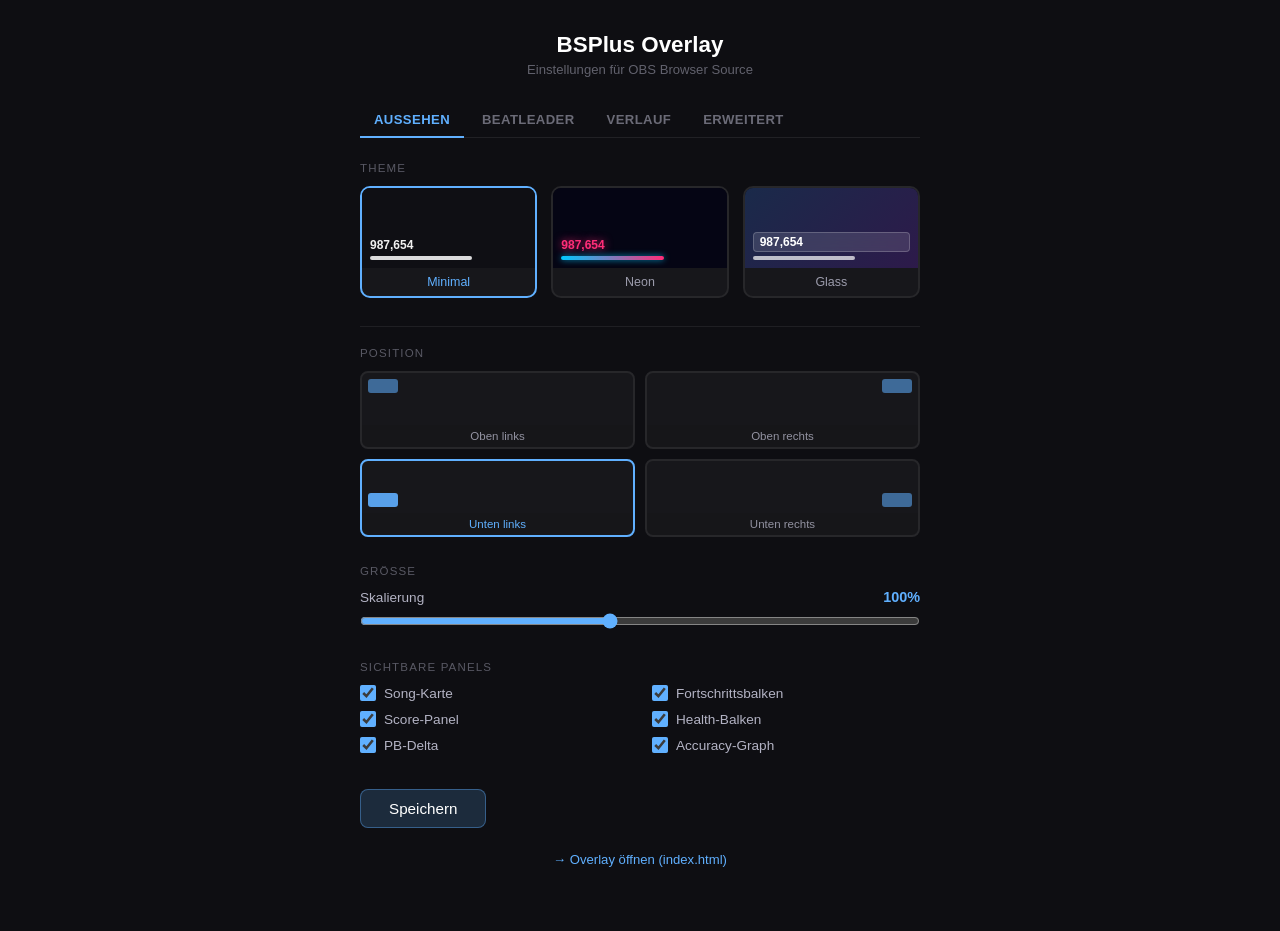
==== settings.html @ de68172f "Add session statistics widget to menu overlay Shows per-session Maps played, FCs, and Best Combo in " ====
<!DOCTYPE html>
<html lang="de">
<head>
  <meta charset="UTF-8">
  <meta name="viewport" content="width=device-width, initial-scale=1.0">
  <title>BSPlus Overlay – Einstellungen</title>
  <style>
    *, *::before, *::after { box-sizing: border-box; margin: 0; padding: 0; }

    body {
      background: #0e0e12;
      color: #e8e8f0;
      font-family: 'Segoe UI', Arial, sans-serif;
      min-height: 100vh;
      display: flex;
      flex-direction: column;
      align-items: center;
      padding: 32px 20px 60px;
    }

    h1 {
      font-size: 1.4rem;
      font-weight: 700;
      color: #fff;
    }

    .subtitle {
      font-size: 0.82rem;
      color: rgba(200,200,220,0.45);
      margin-top: 4px;
      margin-bottom: 28px;
    }

    /* --- Tab nav --- */
    .tab-nav {
      width: 100%;
      max-width: 560px;
      display: flex;
      gap: 4px;
      margin-bottom: 24px;
      border-bottom: 1px solid rgba(255,255,255,0.08);
      padding-bottom: 0;
    }

    .tab-btn {
      background: none;
      border: none;
      border-bottom: 2px solid transparent;
      color: rgba(200,200,220,0.5);
      font-size: 0.82rem;
      font-weight: 600;
      padding: 7px 14px 9px;
      cursor: pointer;
      transition: color 0.18s, border-color 0.18s;
      border-radius: 0;
      letter-spacing: 0.03em;
      text-transform: uppercase;
      margin-bottom: -1px;
    }

    .tab-btn:hover {
      color: rgba(200,200,220,0.85);
      background: none;
      border-color: rgba(255,255,255,0.15);
    }

    .tab-btn.active {
      color: #60b0ff;
      border-color: #60b0ff;
      background: none;
    }

    /* --- Tab panes --- */
    .tab-pane {
      display: none;
      width: 100%;
      max-width: 560px;
    }

    .tab-pane.active { display: block; }

    /* --- Sections --- */
    .section {
      margin-bottom: 28px;
    }

    .section-title {
      font-size: 0.72rem;
      text-transform: uppercase;
      letter-spacing: 0.1em;
      color: rgba(180,180,200,0.45);
      margin-bottom: 12px;
    }

    .section-desc {
      font-size: 0.8rem;
      color: rgba(200,200,220,0.5);
      margin-bottom: 12px;
      line-height: 1.55;
    }

    label {
      display: block;
      font-size: 0.85rem;
      margin-bottom: 5px;
      color: rgba(220,220,240,0.8);
    }

    input[type="text"],
    input[type="number"] {
      width: 100%;
      background: rgba(255,255,255,0.07);
      border: 1px solid rgba(255,255,255,0.12);
      border-radius: 8px;
      color: #fff;
      padding: 9px 13px;
      font-size: 0.9rem;
      outline: none;
      transition: border-color 0.2s;
    }

    input:focus {
      border-color: rgba(100, 180, 255, 0.5);
    }

    button {
      background: rgba(255,255,255,0.09);
      border: 1px solid rgba(255,255,255,0.15);
      color: #fff;
      border-radius: 8px;
      padding: 9px 16px;
      font-size: 0.85rem;
      cursor: pointer;
      transition: background 0.18s, border-color 0.18s;
      white-space: nowrap;
    }

    button:hover {
      background: rgba(255,255,255,0.16);
      border-color: rgba(255,255,255,0.25);
    }

    .toggle-label {
      display: flex;
      align-items: center;
      gap: 8px;
      cursor: pointer;
      font-size: 0.85rem;
      color: rgba(220,220,240,0.8);
      margin-bottom: 0;
    }

    input[type="checkbox"] {
      width: 16px;
      height: 16px;
      cursor: pointer;
      accent-color: #60b0ff;
      flex-shrink: 0;
    }

    input[type="range"] {
      width: 100%;
      accent-color: #60b0ff;
      margin-top: 6px;
      cursor: pointer;
    }

    /* --- Theme tiles --- */
    .theme-tiles {
      display: flex;
      gap: 14px;
    }

    .theme-tile {
      flex: 1;
      border-radius: 10px;
      border: 2px solid rgba(255,255,255,0.1);
      cursor: pointer;
      overflow: hidden;
      transition: border-color 0.2s, transform 0.15s;
      user-select: none;
    }

    .theme-tile:hover {
      border-color: rgba(255,255,255,0.3);
      transform: translateY(-2px);
    }

    .theme-tile.selected { border-color: #60b0ff; }

    .theme-preview {
      height: 80px;
      display: flex;
      flex-direction: column;
      justify-content: flex-end;
      padding: 8px;
      gap: 4px;
    }

    .preview-minimal { background: #0f0f14; }
    .preview-minimal .prev-bar { height: 4px; border-radius: 2px; background: rgba(255,255,255,0.85); width: 65%; }
    .preview-minimal .prev-score { font-size: 0.75rem; font-weight: 700; color: #f0f0f0; }

    .preview-neon { background: #050514; }
    .preview-neon .prev-bar { height: 4px; border-radius: 2px; background: linear-gradient(90deg,#00c8ff,#ff2d78); width: 65%; box-shadow: 0 0 6px rgba(0,200,255,0.7); }
    .preview-neon .prev-score { font-size: 0.75rem; font-weight: 700; color: #ff2d78; text-shadow: 0 0 8px rgba(255,45,120,0.8); }

    .preview-glass { background: linear-gradient(135deg,#1a2a4a 0%,#2d1a4a 100%); }
    .preview-glass .prev-bar { height: 4px; border-radius: 2px; background: rgba(255,255,255,0.7); width: 65%; }
    .preview-glass .prev-score { font-size: 0.75rem; font-weight: 700; color: #fff; background: rgba(255,255,255,0.12); backdrop-filter: blur(4px); padding: 2px 6px; border-radius: 4px; border: 1px solid rgba(255,255,255,0.2); display: inline-block; }

    .theme-label {
      text-align: center;
      font-size: 0.78rem;
      padding: 7px;
      color: rgba(200,200,220,0.75);
      background: rgba(255,255,255,0.04);
    }
    .theme-tile.selected .theme-label { color: #60b0ff; }

    /* --- Position tiles --- */
    .pos-grid {
      display: grid;
      grid-template-columns: 1fr 1fr;
      gap: 10px;
    }

    .pos-tile {
      border-radius: 8px;
      border: 2px solid rgba(255,255,255,0.1);
      cursor: pointer;
      overflow: hidden;
      transition: border-color 0.2s;
      user-select: none;
    }

    .pos-tile:hover { border-color: rgba(255,255,255,0.3); }
    .pos-tile.selected { border-color: #60b0ff; }

    .pos-preview {
      height: 52px;
      background: rgba(255,255,255,0.04);
      position: relative;
    }

    .pos-dot {
      position: absolute;
      width: 30px; height: 14px;
      background: rgba(96,176,255,0.55);
      border-radius: 3px;
    }
    .pos-dot.tl { top: 6px; left: 6px; }
    .pos-dot.tr { top: 6px; right: 6px; }
    .pos-dot.bl { bottom: 6px; left: 6px; }
    .pos-dot.br { bottom: 6px; right: 6px; }
    .pos-tile.selected .pos-dot { background: rgba(96,176,255,0.9); }

    .pos-label {
      text-align: center;
      font-size: 0.72rem;
      padding: 5px;
      color: rgba(200,200,220,0.7);
      background: rgba(255,255,255,0.03);
    }
    .pos-tile.selected .pos-label { color: #60b0ff; }

    /* --- Scale row --- */
    .scale-row {
      display: flex;
      justify-content: space-between;
      align-items: center;
      margin-bottom: 2px;
    }
    .scale-row label { margin-bottom: 0; }
    #scale-display { font-size: 0.9rem; font-weight: 700; color: #60b0ff; }

    /* --- Check grids --- */
    .check-grid {
      display: grid;
      grid-template-columns: 1fr 1fr;
      gap: 10px 24px;
    }

    /* --- Inline row (label + small input) --- */
    .inline-row {
      display: flex;
      align-items: center;
      gap: 10px;
      font-size: 0.85rem;
      color: rgba(220,220,240,0.8);
      flex-wrap: wrap;
    }

    .inline-row input[type="number"] { width: 70px; }
    .inline-row input[type="text"]   { width: 160px; }

    /* --- Career stats --- */
    .stats-numbers {
      display: flex;
      gap: 12px;
      margin-bottom: 14px;
    }

    .stats-num-item {
      flex: 1;
      background: rgba(255,255,255,0.05);
      border: 1px solid rgba(255,255,255,0.1);
      border-radius: 8px;
      padding: 10px 12px;
      text-align: center;
    }

    .stats-num-value { font-size: 1.1rem; font-weight: 700; color: #fff; }
    .stats-num-label { font-size: 0.68rem; color: rgba(180,180,200,0.55); margin-top: 3px; text-transform: uppercase; letter-spacing: 0.06em; }

    #btn-reset-stats {
      background: rgba(220,80,80,0.12);
      border-color: rgba(220,80,80,0.3);
      color: #f09090;
    }
    #btn-reset-stats:hover {
      background: rgba(220,80,80,0.22);
      border-color: rgba(220,80,80,0.5);
    }

    /* --- Custom CSS textarea --- */
    #input-custom-css {
      width: 100%;
      background: rgba(0,0,0,0.35);
      border: 1px solid rgba(255,255,255,0.12);
      border-radius: 8px;
      color: #c8ffc8;
      padding: 10px 12px;
      font-size: 0.82rem;
      font-family: 'Cascadia Code','Fira Mono','Consolas',monospace;
      line-height: 1.5;
      outline: none;
      resize: vertical;
      min-height: 140px;
      transition: border-color 0.2s;
    }
    #input-custom-css:focus { border-color: rgba(100,180,255,0.5); }

    .css-hint {
      font-size: 0.72rem;
      color: rgba(180,180,200,0.45);
      margin-top: 8px;
      line-height: 1.6;
    }
    .css-hint code {
      background: rgba(255,255,255,0.07);
      padding: 1px 5px;
      border-radius: 3px;
      font-family: monospace;
      font-size: 0.9em;
      color: rgba(200,255,200,0.7);
    }

    /* --- Divider --- */
    .divider {
      border: none;
      border-top: 1px solid rgba(255,255,255,0.07);
      margin: 20px 0;
    }

    /* --- Save row --- */
    .save-row {
      width: 100%;
      max-width: 560px;
      display: flex;
      align-items: center;
      gap: 16px;
      margin-top: 8px;
      margin-bottom: 20px;
    }

    #btn-save {
      background: rgba(96,176,255,0.18);
      border-color: rgba(96,176,255,0.4);
      font-size: 0.95rem;
      padding: 10px 28px;
    }
    #btn-save:hover { background: rgba(96,176,255,0.28); }

    #save-status {
      font-size: 0.82rem;
      color: #6cdd8a;
      opacity: 0;
      transition: opacity 0.4s;
    }

    /* --- Overlay link --- */
    #link-overlay {
      display: inline-block;
      color: #60b0ff;
      font-size: 0.82rem;
      text-decoration: none;
      padding: 4px 0;
    }
    #link-overlay:hover { text-decoration: underline; }

    /* --- WS port inline --- */
    input#input-ws-port { width: 100px; }
    input#input-ws-host { width: 220px; }

    /* --- CORS warning --- */
    #cors-warning {
      display: none;
      width: 100%;
      max-width: 560px;
      background: rgba(220,120,30,0.15);
      border: 1px solid rgba(220,120,30,0.45);
      border-radius: 10px;
      padding: 14px 16px;
      margin-bottom: 20px;
      font-size: 0.84rem;
      line-height: 1.6;
      color: #f0c080;
    }
    #cors-warning strong { color: #ffd580; }
    #cors-warning code {
      background: rgba(255,255,255,0.08);
      padding: 1px 5px;
      border-radius: 4px;
      font-family: monospace;
      font-size: 0.9em;
    }
  </style>
</head>
<body>

  <div id="cors-warning">
    <strong>Seite läuft über file:// – BeatLeader-API nicht verfügbar</strong><br>
    BeatLeader setzt keine CORS-Header, daher müssen Anfragen über einen lokalen Proxy-Server laufen.<br><br>
    <strong>Windows:</strong> Doppelklick auf <code>start.bat</code>, dann
    <a href="http://localhost:7273/settings.html" style="color:#ffd580">http://localhost:7273/settings.html</a> öffnen.<br>
    <strong>Linux/Mac:</strong> <code>./start.sh</code> ausführen, dann
    <a href="http://localhost:7273/settings.html" style="color:#ffd580">http://localhost:7273/settings.html</a> öffnen.<br><br>
    In OBS Browser Source die URL auf <code>http://localhost:7273/index.html</code> setzen.
  </div>

  <h1>BSPlus Overlay</h1>
  <p class="subtitle">Einstellungen für OBS Browser Source</p>

  <!-- Tab navigation -->
  <nav class="tab-nav">
    <button class="tab-btn active" data-tab="aussehen">Aussehen</button>
    <button class="tab-btn" data-tab="beatleader">BeatLeader</button>
    <button class="tab-btn" data-tab="verlauf">Verlauf</button>
    <button class="tab-btn" data-tab="erweitert">Erweitert</button>
  </nav>

  <!-- ═══ Tab: Aussehen ═══ -->
  <div class="tab-pane active" data-tab="aussehen">

    <div class="section">
      <div class="section-title">Theme</div>
      <div class="theme-tiles">
        <div class="theme-tile" data-theme="minimal">
          <div class="theme-preview preview-minimal">
            <div class="prev-score">987,654</div>
            <div class="prev-bar"></div>
          </div>
          <div class="theme-label">Minimal</div>
        </div>
        <div class="theme-tile" data-theme="neon">
          <div class="theme-preview preview-neon">
            <div class="prev-score">987,654</div>
            <div class="prev-bar"></div>
          </div>
          <div class="theme-label">Neon</div>
        </div>
        <div class="theme-tile" data-theme="glass">
          <div class="theme-preview preview-glass">
            <div class="prev-score">987,654</div>
            <div class="prev-bar"></div>
          </div>
          <div class="theme-label">Glass</div>
        </div>
      </div>
    </div>

    <hr class="divider">

    <div class="section">
      <div class="section-title">Position</div>
      <div class="pos-grid">
        <div class="pos-tile" data-pos="top-left">
          <div class="pos-preview"><div class="pos-dot tl"></div></div>
          <div class="pos-label">Oben links</div>
        </div>
        <div class="pos-tile" data-pos="top-right">
          <div class="pos-preview"><div class="pos-dot tr"></div></div>
          <div class="pos-label">Oben rechts</div>
        </div>
        <div class="pos-tile" data-pos="bottom-left">
          <div class="pos-preview"><div class="pos-dot bl"></div></div>
          <div class="pos-label">Unten links</div>
        </div>
        <div class="pos-tile" data-pos="bottom-right">
          <div class="pos-preview"><div class="pos-dot br"></div></div>
          <div class="pos-label">Unten rechts</div>
        </div>
      </div>
    </div>

    <div class="section">
      <div class="section-title">Größe</div>
      <div class="scale-row">
        <label for="input-scale">Skalierung</label>
        <span id="scale-display">100%</span>
      </div>
      <input type="range" id="input-scale" min="60" max="150" step="5" value="100">
    </div>

    <div class="section">
      <div class="section-title">Sichtbare Panels</div>
      <div class="check-grid">
        <label class="toggle-label"><input type="checkbox" id="chk-show-songcard"> Song-Karte</label>
        <label class="toggle-label"><input type="checkbox" id="chk-show-progress"> Fortschrittsbalken</label>
        <label class="toggle-label"><input type="checkbox" id="chk-show-score"> Score-Panel</label>
        <label class="toggle-label"><input type="checkbox" id="chk-show-health"> Health-Balken</label>
        <label class="toggle-label"><input type="checkbox" id="chk-show-pbdelta"> PB-Delta</label>
        <label class="toggle-label"><input type="checkbox" id="chk-show-accgraph"> Accuracy-Graph</label>
      </div>
    </div>

  </div>

  <!-- ═══ Tab: BeatLeader ═══ -->
  <div class="tab-pane" data-tab="beatleader">

    <div class="section">
      <div class="section-title">Angezeigte Felder</div>
      <p class="section-desc">Welche Felder im BeatLeader-Panel erscheinen, wenn ein Score gefunden wird.</p>
      <div class="check-grid">
        <label class="toggle-label"><input type="checkbox" id="chk-bl-pp">     PP</label>
        <label class="toggle-label"><input type="checkbox" id="chk-bl-acc">   Accuracy</label>
        <label class="toggle-label"><input type="checkbox" id="chk-bl-stars"> Sterne (★)</label>
        <label class="toggle-label"><input type="checkbox" id="chk-bl-rank">  Rank</label>
        <label class="toggle-label"><input type="checkbox" id="chk-bl-fc">    FC / Misses</label>
        <label class="toggle-label"><input type="checkbox" id="chk-bl-ppgain"> PP Gain (↑)</label>
        <label class="toggle-label"><input type="checkbox" id="chk-bl-maxpp"> Max PP</label>
        <label class="toggle-label"><input type="checkbox" id="chk-bl-date">  Datum gesetzt</label>
      </div>
    </div>

    <hr class="divider">

    <div class="section">
      <div class="section-title">Score-Verlauf</div>
      <p class="section-desc">Zeigt vergangene Scores für dieselbe Map im BeatLeader-Panel.</p>
      <label class="toggle-label" style="margin-bottom:14px">
        <input type="checkbox" id="chk-bl-history"> Score-Verlauf anzeigen
      </label>
      <div class="inline-row">
        <label for="input-bl-history-count">Einträge</label>
        <input type="number" id="input-bl-history-count" min="1" max="10" value="5">
      </div>
    </div>

  </div>

  <!-- ═══ Tab: Verlauf ═══ -->
  <div class="tab-pane" data-tab="verlauf">

    <div class="section">
      <div class="section-title">Song-Verlauf</div>
      <p class="section-desc">Zeigt die zuletzt gespielten Songs im Hauptmenü-Overlay.</p>
      <div class="check-grid" style="margin-bottom:14px">
        <label class="toggle-label">
          <input type="checkbox" id="chk-song-history"> Verlauf anzeigen
        </label>
        <label class="toggle-label">
          <input type="checkbox" id="chk-song-history-scroll"> Auto-Scroll
        </label>
      </div>
      <div class="inline-row" style="margin-bottom:10px">
        <label for="input-song-history-count">Einträge (max.)</label>
        <input type="number" id="input-song-history-count" min="1" max="20" value="8">
        <label for="input-song-history-visible" style="margin-left:8px">Sichtbare Zeilen</label>
        <input type="number" id="input-song-history-visible" min="1" max="8" value="3">
      </div>
      <div class="inline-row">
        <label for="input-song-history-speed">Scroll-Geschwindigkeit (ms)</label>
        <input type="number" id="input-song-history-speed" min="500" max="10000" step="500" value="3000">
      </div>
    </div>

    <hr class="divider">

    <div class="section">
      <div class="section-title">Career Stats</div>
      <div class="stats-numbers">
        <div class="stats-num-item">
          <div class="stats-num-value" id="disp-total">0</div>
          <div class="stats-num-label">Total</div>
        </div>
        <div class="stats-num-item">
          <div class="stats-num-value" id="disp-hits">0</div>
          <div class="stats-num-label">Hits</div>
        </div>
        <div class="stats-num-item">
          <div class="stats-num-value" id="disp-misses">0</div>
          <div class="stats-num-label">Misses</div>
        </div>
      </div>
      <div style="display:flex;align-items:center;gap:14px;flex-wrap:wrap">
        <button id="btn-reset-stats">Zurücksetzen</button>
        <label class="toggle-label">
          <input type="checkbox" id="chk-stats-enabled" checked>
          Stats im Overlay anzeigen
        </label>
        <label class="toggle-label">
          <input type="checkbox" id="chk-session-stats" checked>
          Session Stats anzeigen
        </label>
      </div>
    </div>

  </div>

  <!-- ═══ Tab: Erweitert ═══ -->
  <div class="tab-pane" data-tab="erweitert">

    <div class="section">
      <div class="section-title">BSPlus WebSocket</div>
      <div class="inline-row" style="margin-bottom:12px">
        <label for="input-ws-host">Host</label>
        <input type="text" id="input-ws-host" value="localhost" placeholder="localhost oder 192.168.x.x" style="width:220px">
      </div>
      <div class="inline-row">
        <label for="input-ws-port">Port</label>
        <input type="number" id="input-ws-port" value="2947" min="1024" max="65535" style="width:100px">
      </div>
    </div>

    <hr class="divider">

    <div class="section">
      <div class="section-title">Auto-Update</div>
      <div id="update-status-line" style="font-size:0.82rem; color:rgba(200,200,220,0.55); margin-bottom:12px; line-height:1.5;">
        Wird geprüft…
      </div>
      <div style="display:flex; gap:10px; align-items:center; flex-wrap:wrap">
        <button id="btn-check-update">Nach Updates suchen</button>
        <button id="btn-apply-update" style="display:none; background:rgba(96,176,255,0.18); border-color:rgba(96,176,255,0.4); color:#60b0ff">Update installieren</button>
      </div>
      <div id="update-result" style="font-size:0.82rem; margin-top:10px; display:none; line-height:1.5;"></div>
    </div>

    <hr class="divider">

    <div class="section">
      <div class="section-title">Custom CSS</div>
      <textarea id="input-custom-css" spellcheck="false" placeholder="/* Eigene Styles hier einfügen */
#score { color: #ff2d78; }
#accuracy { font-size: 1.2rem; }"></textarea>
      <p class="css-hint">
        Styles werden nach dem Theme-CSS injiziert.<br>
        Selektoren: <code>#score</code>, <code>#accuracy</code>, <code>#song-name</code>, <code>#health-bar</code>, <code>#overlay-playing</code> u.v.m.<br>
        Änderungen werden aktiv wenn das Overlay neu geladen wird (OBS: Browser Source → Refresh).
      </p>
    </div>

  </div>

  <!-- Save + link -->
  <div class="save-row">
    <button id="btn-save">Speichern</button>
    <span id="save-status">Gespeichert!</span>
  </div>

  <a id="link-overlay" href="index.html" target="_blank">→ Overlay öffnen (index.html)</a>

  <script src="js/config.js"></script>
  <script src="js/settings.js"></script>
  <script>
    if (window.location.protocol === 'file:') {
      document.getElementById('cors-warning').style.display = 'block';
    }

    // Tab switching
    const tabBtns  = document.querySelectorAll('.tab-btn');
    const tabPanes = document.querySelectorAll('.tab-pane');

    function activateTab(name) {
      tabBtns.forEach(b  => b.classList.toggle('active',  b.dataset.tab === name));
      tabPanes.forEach(p => p.classList.toggle('active', p.dataset.tab === name));
      try { sessionStorage.setItem('settingsTab', name); } catch(_) {}
    }

    tabBtns.forEach(btn => btn.addEventListener('click', () => activateTab(btn.dataset.tab)));

    // Restore last active tab
    try {
      const saved = sessionStorage.getItem('settingsTab');
      if (saved) activateTab(saved);
    } catch(_) {}

    // ── Auto-Update ──────────────────────────────────────────────────────────
    const updateStatusEl = document.getElementById('update-status-line');
    const btnCheckUpdate = document.getElementById('btn-check-update');
    const btnApplyUpdate = document.getElementById('btn-apply-update');
    const updateResultEl = document.getElementById('update-result');

    function shortSha(sha) { return sha ? sha.slice(0, 7) : 'unbekannt'; }

    async function checkForUpdate() {
      updateStatusEl.textContent = 'Suche nach Updates…';
      btnCheckUpdate.disabled = true;
      btnApplyUpdate.style.display = 'none';
      updateResultEl.style.display = 'none';
      try {
        const r    = await fetch('/update/check');
        const data = await r.json();
        if (data.error) {
          updateStatusEl.textContent = 'Fehler: ' + data.error;
        } else if (data.update_available) {
          updateStatusEl.innerHTML =
            'Update verfügbar — Lokal: <code style="background:rgba(255,255,255,0.08);padding:1px 5px;border-radius:3px;font-family:monospace">'
            + shortSha(data.local) + '</code> → Remote: <code style="background:rgba(255,255,255,0.08);padding:1px 5px;border-radius:3px;font-family:monospace">'
            + shortSha(data.remote) + '</code>';
          btnApplyUpdate.style.display = '';
          btnApplyUpdate.disabled = false;
          btnApplyUpdate.textContent = 'Update installieren';
        } else {
          updateStatusEl.innerHTML =
            'Bereits aktuell \u2713 (<code style="background:rgba(255,255,255,0.08);padding:1px 5px;border-radius:3px;font-family:monospace">'
            + shortSha(data.remote) + '</code>)';
        }
      } catch (e) {
        updateStatusEl.textContent = 'Nicht erreichbar (kein Internet oder Server nicht gestartet?)';
      }
      btnCheckUpdate.disabled = false;
    }

    btnCheckUpdate.addEventListener('click', checkForUpdate);

    btnApplyUpdate.addEventListener('click', async () => {
      btnApplyUpdate.disabled = true;
      btnApplyUpdate.textContent = 'Installiere…';
      updateResultEl.style.display = '';
      updateResultEl.style.color   = 'rgba(200,200,220,0.65)';
      updateResultEl.textContent   = 'Download läuft…';
      try {
        const r    = await fetch('/update/apply', { method: 'POST' });
        const data = await r.json();
        if (data.ok) {
          updateResultEl.style.color = '#6cdd8a';
          updateResultEl.textContent =
            '\u2713 ' + data.updated_files.length + ' Dateien aktualisiert. '
            + 'Bitte Server neu starten, damit alle Änderungen aktiv werden.';
          btnApplyUpdate.style.display = 'none';
          updateStatusEl.innerHTML =
            'Aktuell \u2713 (<code style="background:rgba(255,255,255,0.08);padding:1px 5px;border-radius:3px;font-family:monospace">'
            + shortSha(data.remote_sha) + '</code>)';
        } else {
          updateResultEl.style.color = '#f09090';
          updateResultEl.textContent = 'Fehler: ' + data.error;
          btnApplyUpdate.disabled    = false;
          btnApplyUpdate.textContent = 'Update installieren';
        }
      } catch (e) {
        updateResultEl.style.color = '#f09090';
        updateResultEl.textContent = 'Fehler: ' + e.message;
        btnApplyUpdate.disabled    = false;
        btnApplyUpdate.textContent = 'Update installieren';
      }
    });

    // Automatisch prüfen wenn Server läuft (nicht file://)
    if (window.location.protocol !== 'file:') {
      checkForUpdate();
    } else {
      updateStatusEl.textContent = 'Nicht verfügbar (file://-Modus)';
      btnCheckUpdate.disabled = true;
    }
  </script>
</body>
</html>
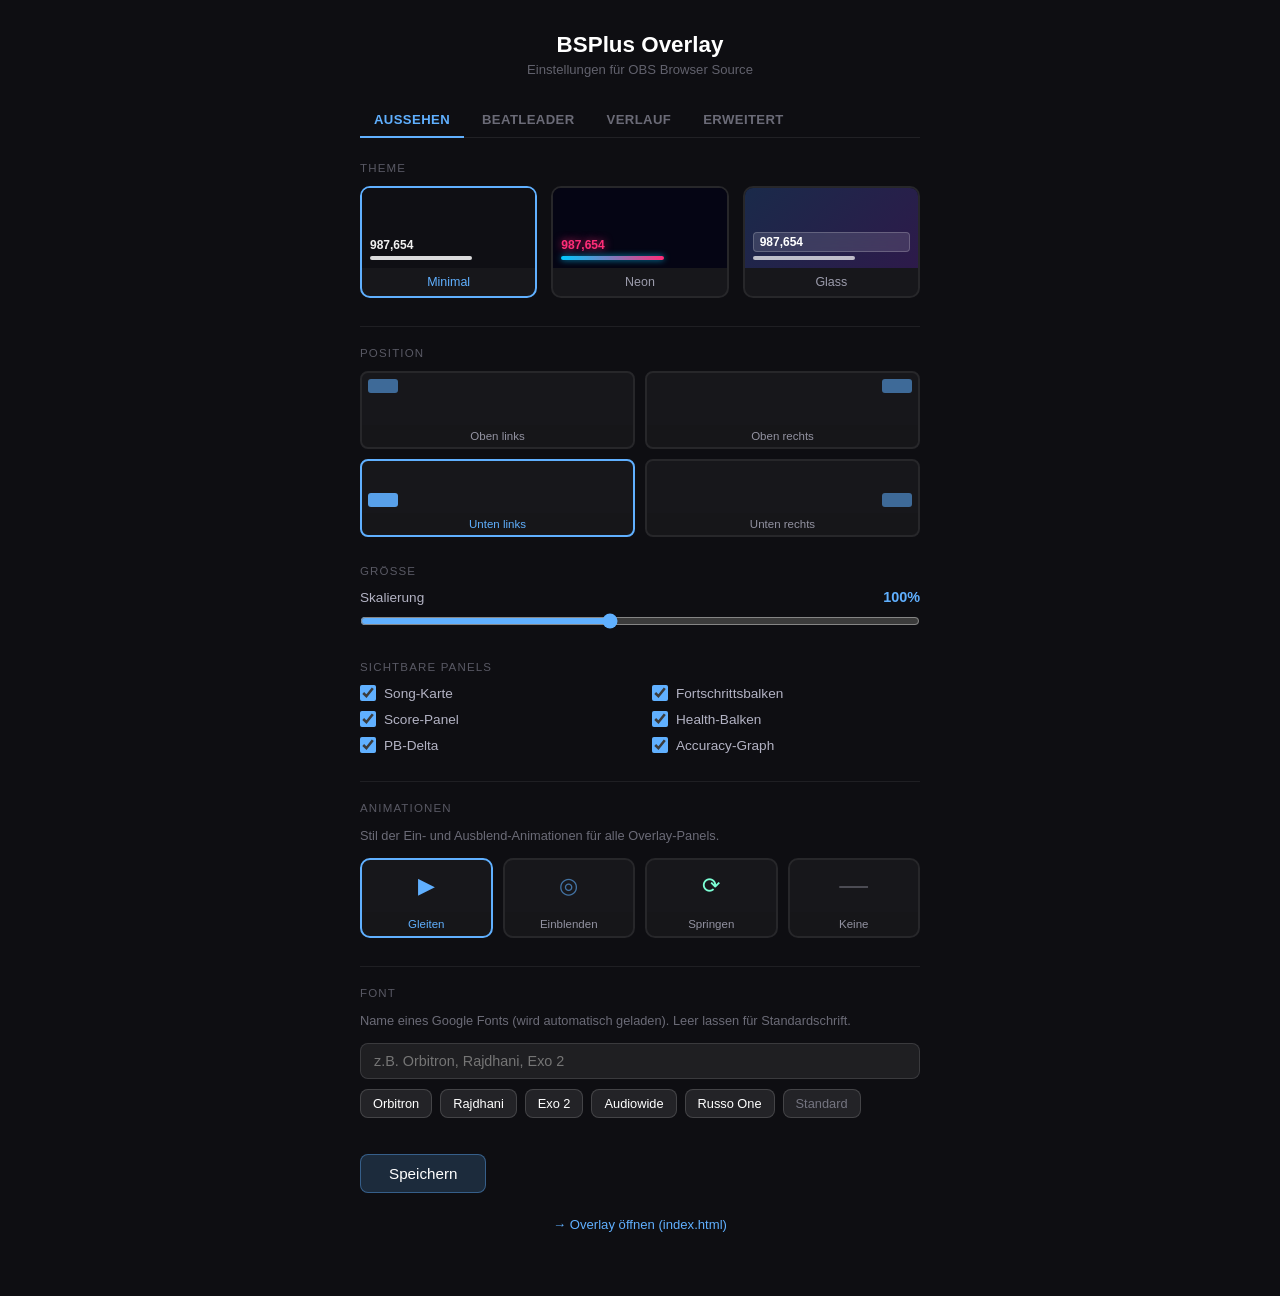
==== commit efe27b43: "Add custom font support and configurable animated transitions - Custom font: load any Google Font by" ====
--- a/settings.html
+++ b/settings.html
@@ -356,6 +356,59 @@
       color: rgba(200,255,200,0.7);
     }
 
+    /* --- Animation tiles --- */
+    .anim-tiles {
+      display: grid;
+      grid-template-columns: repeat(4, 1fr);
+      gap: 10px;
+    }
+
+    .anim-tile {
+      border-radius: 10px;
+      border: 2px solid rgba(255,255,255,0.1);
+      cursor: pointer;
+      overflow: hidden;
+      transition: border-color 0.2s, transform 0.15s;
+      user-select: none;
+    }
+
+    .anim-tile:hover {
+      border-color: rgba(255,255,255,0.3);
+      transform: translateY(-2px);
+    }
+
+    .anim-tile.selected { border-color: #60b0ff; }
+
+    .anim-preview {
+      height: 52px;
+      display: flex;
+      align-items: center;
+      justify-content: center;
+      font-size: 1.4rem;
+      background: rgba(255,255,255,0.04);
+    }
+
+    .anim-prev-slide  { color: #60b0ff; }
+    .anim-prev-fade   { color: rgba(96,176,255,0.6); }
+    .anim-prev-bounce { color: #7dffd6; }
+    .anim-prev-none   { color: rgba(200,200,220,0.3); font-size: 1.8rem; }
+
+    .anim-label {
+      text-align: center;
+      font-size: 0.72rem;
+      padding: 6px;
+      color: rgba(200,200,220,0.7);
+      background: rgba(255,255,255,0.03);
+    }
+
+    .anim-tile.selected .anim-label { color: #60b0ff; }
+
+    /* --- Font preset buttons --- */
+    .font-preset-btn {
+      font-size: 0.8rem;
+      padding: 6px 12px;
+    }
+
     /* --- Divider --- */
     .divider {
       border: none;
@@ -522,6 +575,49 @@
         <label class="toggle-label"><input type="checkbox" id="chk-show-health"> Health-Balken</label>
         <label class="toggle-label"><input type="checkbox" id="chk-show-pbdelta"> PB-Delta</label>
         <label class="toggle-label"><input type="checkbox" id="chk-show-accgraph"> Accuracy-Graph</label>
+      </div>
+    </div>
+
+    <hr class="divider">
+
+    <div class="section">
+      <div class="section-title">Animationen</div>
+      <p class="section-desc">Stil der Ein- und Ausblend-Animationen für alle Overlay-Panels.</p>
+      <div class="anim-tiles">
+        <div class="anim-tile" data-anim="slide">
+          <div class="anim-preview anim-prev-slide">▶</div>
+          <div class="anim-label">Gleiten</div>
+        </div>
+        <div class="anim-tile" data-anim="fade">
+          <div class="anim-preview anim-prev-fade">◎</div>
+          <div class="anim-label">Einblenden</div>
+        </div>
+        <div class="anim-tile" data-anim="bounce">
+          <div class="anim-preview anim-prev-bounce">⟳</div>
+          <div class="anim-label">Springen</div>
+        </div>
+        <div class="anim-tile" data-anim="none">
+          <div class="anim-preview anim-prev-none">—</div>
+          <div class="anim-label">Keine</div>
+        </div>
+      </div>
+    </div>
+
+    <hr class="divider">
+
+    <div class="section">
+      <div class="section-title">Font</div>
+      <p class="section-desc">Name eines Google Fonts (wird automatisch geladen). Leer lassen für Standardschrift.</p>
+      <div style="display:flex;gap:8px;align-items:center;margin-bottom:10px">
+        <input type="text" id="input-font" placeholder="z.B. Orbitron, Rajdhani, Exo 2" style="flex:1">
+      </div>
+      <div style="display:flex;gap:8px;flex-wrap:wrap">
+        <button class="font-preset-btn" data-font="Orbitron">Orbitron</button>
+        <button class="font-preset-btn" data-font="Rajdhani">Rajdhani</button>
+        <button class="font-preset-btn" data-font="Exo 2">Exo 2</button>
+        <button class="font-preset-btn" data-font="Audiowide">Audiowide</button>
+        <button class="font-preset-btn" data-font="Russo One">Russo One</button>
+        <button class="font-preset-btn" data-font="" style="color:rgba(200,200,220,0.5)">Standard</button>
       </div>
     </div>
 
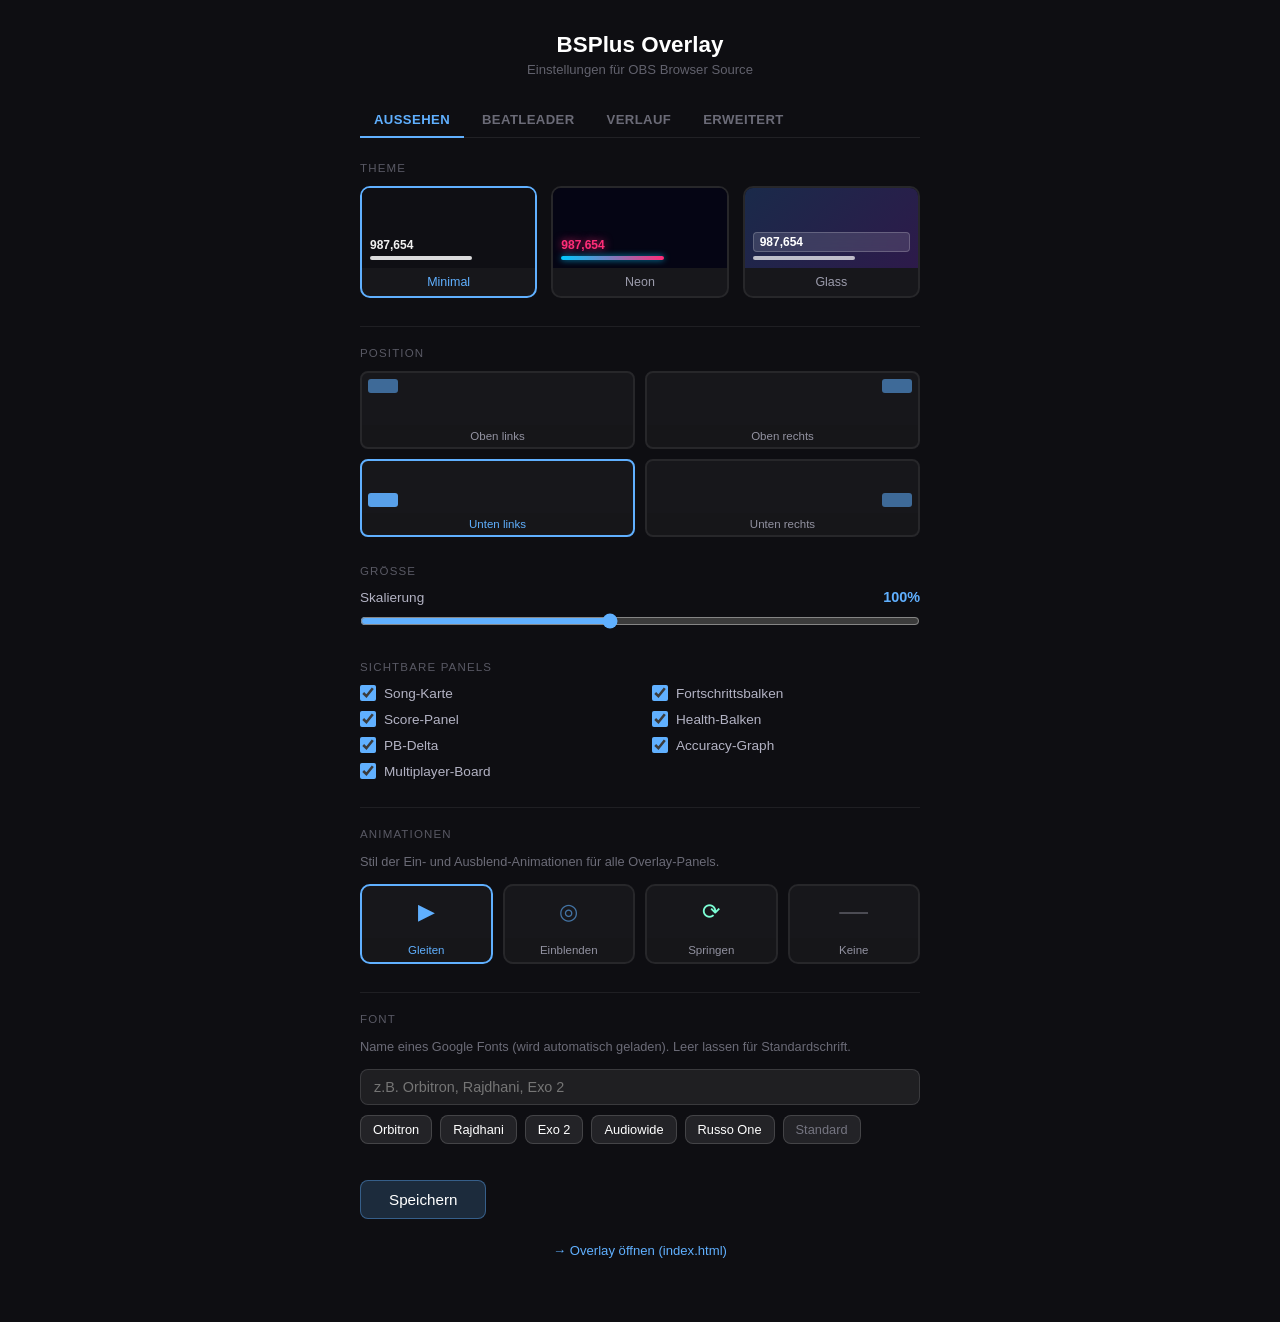
==== commit 224a02fb: "Add color-coded accuracy + streak badge (single & multiplayer) - Live accuracy color on #accuracy: g" ====
--- a/settings.html
+++ b/settings.html
@@ -575,6 +575,7 @@
         <label class="toggle-label"><input type="checkbox" id="chk-show-health"> Health-Balken</label>
         <label class="toggle-label"><input type="checkbox" id="chk-show-pbdelta"> PB-Delta</label>
         <label class="toggle-label"><input type="checkbox" id="chk-show-accgraph"> Accuracy-Graph</label>
+        <label class="toggle-label"><input type="checkbox" id="chk-show-multiplayer"> Multiplayer-Board</label>
       </div>
     </div>
 
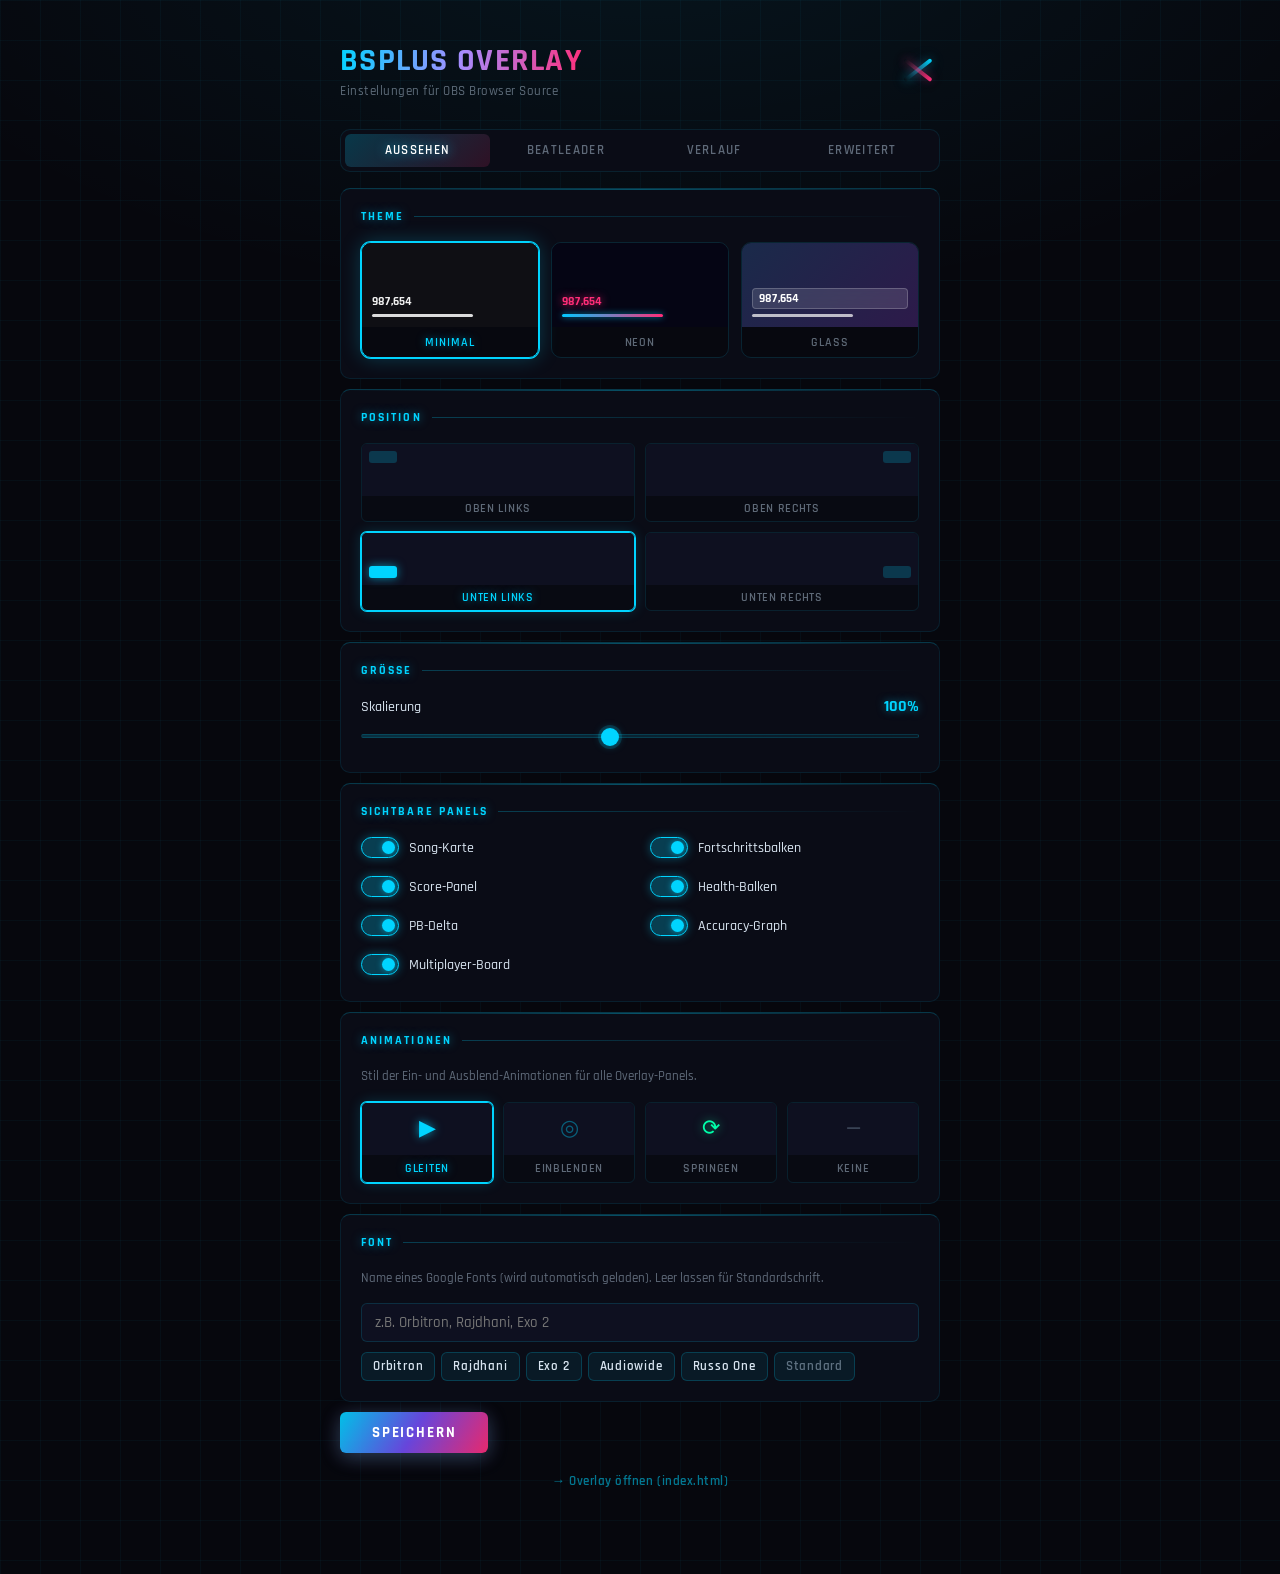
==== commit 27404b89: "BeatLeader: manual player-ID fallback, remove Score-Verlauf * BSPlus has been handing us a null play" ====
--- a/settings.html
+++ b/settings.html
@@ -4,479 +4,653 @@
   <meta charset="UTF-8">
   <meta name="viewport" content="width=device-width, initial-scale=1.0">
   <title>BSPlus Overlay – Einstellungen</title>
+  <link rel="preconnect" href="https://fonts.googleapis.com">
+  <link rel="preconnect" href="https://fonts.gstatic.com" crossorigin>
+  <link href="https://fonts.googleapis.com/css2?family=Rajdhani:wght@400;500;600;700&display=swap" rel="stylesheet">
   <style>
+    :root {
+      --bg:       #06070d;
+      --surface:  #0a0c16;
+      --surface2: #0e1020;
+      --cyan:     #00d4ff;
+      --pink:     #ff2d78;
+      --cyan-a:   rgba(0,212,255,0.18);
+      --pink-a:   rgba(255,45,120,0.12);
+      --cyan-glow:rgba(0,212,255,0.35);
+      --pink-glow:rgba(255,45,120,0.3);
+      --border:   rgba(0,212,255,0.1);
+      --text:     #d8e4f0;
+      --text-dim: rgba(180,200,220,0.5);
+      --text-faint:rgba(160,185,210,0.3);
+      --green:    #00ffaa;
+      --radius:   10px;
+      --radius-sm:6px;
+    }
+
     *, *::before, *::after { box-sizing: border-box; margin: 0; padding: 0; }
 
     body {
-      background: #0e0e12;
-      color: #e8e8f0;
-      font-family: 'Segoe UI', Arial, sans-serif;
+      font-family: 'Rajdhani', 'Segoe UI', sans-serif;
+      font-size: 15px;
+      font-weight: 500;
+      color: var(--text);
       min-height: 100vh;
       display: flex;
       flex-direction: column;
       align-items: center;
-      padding: 32px 20px 60px;
-    }
-
-    h1 {
-      font-size: 1.4rem;
+      padding: 40px 20px 80px;
+      background-color: var(--bg);
+      background-image:
+        radial-gradient(ellipse 90% 35% at 50% -5%, rgba(0,212,255,0.07) 0%, transparent 70%),
+        linear-gradient(rgba(0,212,255,0.035) 1px, transparent 1px),
+        linear-gradient(90deg, rgba(0,212,255,0.035) 1px, transparent 1px);
+      background-size: 100%, 40px 40px, 40px 40px;
+    }
+
+    /* ── CORS warning ── */
+    #cors-warning {
+      display: none;
+      width: 100%;
+      max-width: 600px;
+      background: rgba(200,120,30,0.1);
+      border: 1px solid rgba(200,120,30,0.35);
+      border-radius: var(--radius);
+      padding: 14px 18px;
+      margin-bottom: 20px;
+      font-size: 0.86rem;
+      line-height: 1.65;
+      color: #e8b060;
+    }
+    #cors-warning strong { color: #ffd060; }
+    #cors-warning code {
+      background: rgba(255,255,255,0.09);
+      padding: 1px 5px; border-radius: 4px;
+      font-family: monospace; font-size: 0.9em;
+    }
+
+    /* ── Header ── */
+    .header {
+      width: 100%;
+      max-width: 600px;
+      margin-bottom: 30px;
+      display: flex;
+      align-items: center;
+      justify-content: space-between;
+    }
+
+    .header h1 {
+      font-size: 2rem;
       font-weight: 700;
-      color: #fff;
-    }
-
-    .subtitle {
-      font-size: 0.82rem;
-      color: rgba(200,200,220,0.45);
-      margin-top: 4px;
-      margin-bottom: 28px;
-    }
-
-    /* --- Tab nav --- */
+      letter-spacing: 0.04em;
+      text-transform: uppercase;
+      background: linear-gradient(100deg, var(--cyan) 0%, #a78cff 50%, var(--pink) 100%);
+      -webkit-background-clip: text;
+      -webkit-text-fill-color: transparent;
+      background-clip: text;
+    }
+
+    .header .subtitle {
+      font-size: 0.8rem;
+      color: var(--text-dim);
+      margin-top: 2px;
+      letter-spacing: 0.04em;
+    }
+
+    /* Saber logo mark: two crossing lines */
+    .logo-mark {
+      position: relative;
+      width: 44px; height: 44px;
+      flex-shrink: 0;
+    }
+    .logo-mark::before,
+    .logo-mark::after {
+      content: '';
+      position: absolute;
+      top: 50%; left: 50%;
+      width: 34px; height: 4px;
+      border-radius: 2px;
+      transform-origin: center;
+    }
+    .logo-mark::before {
+      background: linear-gradient(90deg, transparent, var(--cyan));
+      box-shadow: 0 0 10px var(--cyan-glow), 0 0 20px rgba(0,212,255,0.2);
+      transform: translate(-50%, -50%) rotate(-38deg);
+    }
+    .logo-mark::after {
+      background: linear-gradient(90deg, transparent, var(--pink));
+      box-shadow: 0 0 10px var(--pink-glow), 0 0 20px rgba(255,45,120,0.15);
+      transform: translate(-50%, -50%) rotate(38deg);
+    }
+
+    /* ── Tab nav ── */
     .tab-nav {
       width: 100%;
-      max-width: 560px;
+      max-width: 600px;
       display: flex;
-      gap: 4px;
-      margin-bottom: 24px;
-      border-bottom: 1px solid rgba(255,255,255,0.08);
-      padding-bottom: 0;
+      gap: 3px;
+      margin-bottom: 16px;
+      background: var(--surface);
+      border: 1px solid var(--border);
+      border-radius: var(--radius);
+      padding: 4px;
     }
 
     .tab-btn {
-      background: none;
+      flex: 1;
+      background: transparent;
       border: none;
-      border-bottom: 2px solid transparent;
-      color: rgba(200,200,220,0.5);
+      border-radius: var(--radius-sm);
+      color: var(--text-dim);
+      font-family: 'Rajdhani', sans-serif;
       font-size: 0.82rem;
       font-weight: 600;
-      padding: 7px 14px 9px;
+      padding: 8px 10px;
       cursor: pointer;
-      transition: color 0.18s, border-color 0.18s;
-      border-radius: 0;
-      letter-spacing: 0.03em;
+      letter-spacing: 0.1em;
       text-transform: uppercase;
-      margin-bottom: -1px;
+      transition: color 0.15s, background 0.15s, text-shadow 0.15s;
     }
 
     .tab-btn:hover {
-      color: rgba(200,200,220,0.85);
-      background: none;
-      border-color: rgba(255,255,255,0.15);
+      color: var(--cyan);
+      background: var(--cyan-a);
     }
 
     .tab-btn.active {
-      color: #60b0ff;
-      border-color: #60b0ff;
-      background: none;
-    }
-
-    /* --- Tab panes --- */
-    .tab-pane {
-      display: none;
-      width: 100%;
-      max-width: 560px;
-    }
-
-    .tab-pane.active { display: block; }
-
-    /* --- Sections --- */
-    .section {
-      margin-bottom: 28px;
-    }
-
+      color: #fff;
+      background: linear-gradient(135deg, rgba(0,212,255,0.22) 0%, rgba(255,45,120,0.15) 100%);
+      text-shadow: 0 0 12px rgba(0,212,255,0.7);
+    }
+
+    /* ── Tab panes ── */
+    .tab-pane { display: none; width: 100%; max-width: 600px; }
+    .tab-pane.active { display: flex; flex-direction: column; gap: 10px; }
+
+    /* ── Cards ── */
+    .card {
+      background: var(--surface);
+      border: 1px solid var(--border);
+      border-top: 1px solid rgba(0,212,255,0.22);
+      border-radius: var(--radius);
+      padding: 20px;
+      position: relative;
+      overflow: hidden;
+    }
+    .card::before {
+      content: '';
+      position: absolute;
+      top: 0; left: 0; right: 0;
+      height: 1px;
+      background: linear-gradient(90deg, transparent, var(--cyan), transparent);
+      opacity: 0.35;
+    }
+
+    /* ── Section titles ── */
     .section-title {
       font-size: 0.72rem;
+      font-weight: 700;
       text-transform: uppercase;
-      letter-spacing: 0.1em;
-      color: rgba(180,180,200,0.45);
-      margin-bottom: 12px;
+      letter-spacing: 0.18em;
+      color: var(--cyan);
+      text-shadow: 0 0 10px rgba(0,212,255,0.5);
+      margin-bottom: 18px;
+      display: flex;
+      align-items: center;
+      gap: 10px;
+    }
+    .section-title::after {
+      content: '';
+      flex: 1;
+      height: 1px;
+      background: linear-gradient(90deg, rgba(0,212,255,0.25), transparent);
     }
 
     .section-desc {
-      font-size: 0.8rem;
-      color: rgba(200,200,220,0.5);
-      margin-bottom: 12px;
-      line-height: 1.55;
-    }
-
+      font-size: 0.84rem;
+      color: var(--text-dim);
+      margin-bottom: 14px;
+      line-height: 1.6;
+    }
+
+    /* ── Labels ── */
     label {
       display: block;
-      font-size: 0.85rem;
-      margin-bottom: 5px;
-      color: rgba(220,220,240,0.8);
-    }
-
+      font-size: 0.88rem;
+      margin-bottom: 6px;
+      color: var(--text);
+    }
+
+    /* ── Inputs ── */
     input[type="text"],
     input[type="number"] {
-      width: 100%;
-      background: rgba(255,255,255,0.07);
-      border: 1px solid rgba(255,255,255,0.12);
-      border-radius: 8px;
+      background: var(--surface2);
+      border: 1px solid rgba(0,212,255,0.15);
+      border-radius: var(--radius-sm);
       color: #fff;
       padding: 9px 13px;
-      font-size: 0.9rem;
+      font-size: 0.92rem;
+      font-family: 'Rajdhani', sans-serif;
+      font-weight: 500;
       outline: none;
-      transition: border-color 0.2s;
-    }
-
-    input:focus {
-      border-color: rgba(100, 180, 255, 0.5);
-    }
-
+      transition: border-color 0.2s, box-shadow 0.2s;
+      width: 100%;
+    }
+    input[type="text"]:focus,
+    input[type="number"]:focus {
+      border-color: rgba(0,212,255,0.55);
+      box-shadow: 0 0 0 3px rgba(0,212,255,0.1), 0 0 12px rgba(0,212,255,0.08);
+    }
+
+    /* ── Buttons ── */
     button {
-      background: rgba(255,255,255,0.09);
-      border: 1px solid rgba(255,255,255,0.15);
-      color: #fff;
-      border-radius: 8px;
+      background: rgba(0,212,255,0.07);
+      border: 1px solid rgba(0,212,255,0.2);
+      color: var(--text);
+      border-radius: var(--radius-sm);
       padding: 9px 16px;
-      font-size: 0.85rem;
+      font-size: 0.88rem;
+      font-family: 'Rajdhani', sans-serif;
+      font-weight: 600;
+      letter-spacing: 0.06em;
       cursor: pointer;
-      transition: background 0.18s, border-color 0.18s;
+      transition: background 0.15s, border-color 0.15s, box-shadow 0.15s;
       white-space: nowrap;
     }
-
     button:hover {
-      background: rgba(255,255,255,0.16);
-      border-color: rgba(255,255,255,0.25);
-    }
-
+      background: rgba(0,212,255,0.14);
+      border-color: rgba(0,212,255,0.4);
+      box-shadow: 0 0 12px rgba(0,212,255,0.12);
+    }
+
+    /* ── Toggle switches ── */
     .toggle-label {
       display: flex;
       align-items: center;
-      gap: 8px;
+      gap: 10px;
       cursor: pointer;
-      font-size: 0.85rem;
-      color: rgba(220,220,240,0.8);
-      margin-bottom: 0;
-    }
-
-    input[type="checkbox"] {
-      width: 16px;
-      height: 16px;
+      font-size: 0.9rem;
+      font-weight: 500;
+      color: var(--text);
+      user-select: none;
+    }
+
+    .toggle-label input[type="checkbox"] {
+      position: absolute;
+      opacity: 0; width: 0; height: 0;
+      pointer-events: none;
+    }
+
+    .toggle-switch {
+      position: relative;
+      display: inline-block;
+      flex-shrink: 0;
+      width: 38px; height: 21px;
+      background: rgba(255,255,255,0.07);
+      border: 1px solid rgba(255,255,255,0.1);
+      border-radius: 11px;
+      transition: background 0.2s, border-color 0.2s, box-shadow 0.2s;
+    }
+    .toggle-switch::after {
+      content: '';
+      position: absolute;
+      left: 3px; top: 3px;
+      width: 13px; height: 13px;
+      background: rgba(255,255,255,0.3);
+      border-radius: 50%;
+      transition: left 0.22s cubic-bezier(0.34,1.56,0.64,1), background 0.2s;
+    }
+    .toggle-label input:checked + .toggle-switch {
+      background: rgba(0,212,255,0.25);
+      border-color: var(--cyan);
+      box-shadow: 0 0 10px rgba(0,212,255,0.35);
+    }
+    .toggle-label input:checked + .toggle-switch::after {
+      left: 20px;
+      background: var(--cyan);
+      box-shadow: 0 0 6px rgba(0,212,255,0.6);
+    }
+
+    /* ── Range slider ── */
+    input[type="range"] {
+      -webkit-appearance: none;
+      appearance: none;
+      background: transparent;
+      width: 100%; height: 22px;
       cursor: pointer;
-      accent-color: #60b0ff;
-      flex-shrink: 0;
-    }
-
-    input[type="range"] {
-      width: 100%;
-      accent-color: #60b0ff;
       margin-top: 6px;
+    }
+    input[type="range"]::-webkit-slider-runnable-track {
+      height: 4px;
+      border-radius: 2px;
+      background: linear-gradient(90deg, var(--cyan-a), rgba(0,212,255,0.06));
+      border: 1px solid rgba(0,212,255,0.15);
+    }
+    input[type="range"]::-webkit-slider-thumb {
+      -webkit-appearance: none;
+      width: 18px; height: 18px;
+      border-radius: 50%;
+      background: var(--cyan);
+      box-shadow: 0 0 8px var(--cyan-glow), 0 0 0 3px rgba(0,212,255,0.15);
       cursor: pointer;
-    }
-
-    /* --- Theme tiles --- */
-    .theme-tiles {
-      display: flex;
-      gap: 14px;
-    }
-
-    .theme-tile {
-      flex: 1;
-      border-radius: 10px;
-      border: 2px solid rgba(255,255,255,0.1);
-      cursor: pointer;
-      overflow: hidden;
-      transition: border-color 0.2s, transform 0.15s;
-      user-select: none;
-    }
-
-    .theme-tile:hover {
-      border-color: rgba(255,255,255,0.3);
-      transform: translateY(-2px);
-    }
-
-    .theme-tile.selected { border-color: #60b0ff; }
-
-    .theme-preview {
-      height: 80px;
-      display: flex;
-      flex-direction: column;
-      justify-content: flex-end;
-      padding: 8px;
-      gap: 4px;
-    }
-
-    .preview-minimal { background: #0f0f14; }
-    .preview-minimal .prev-bar { height: 4px; border-radius: 2px; background: rgba(255,255,255,0.85); width: 65%; }
-    .preview-minimal .prev-score { font-size: 0.75rem; font-weight: 700; color: #f0f0f0; }
-
-    .preview-neon { background: #050514; }
-    .preview-neon .prev-bar { height: 4px; border-radius: 2px; background: linear-gradient(90deg,#00c8ff,#ff2d78); width: 65%; box-shadow: 0 0 6px rgba(0,200,255,0.7); }
-    .preview-neon .prev-score { font-size: 0.75rem; font-weight: 700; color: #ff2d78; text-shadow: 0 0 8px rgba(255,45,120,0.8); }
-
-    .preview-glass { background: linear-gradient(135deg,#1a2a4a 0%,#2d1a4a 100%); }
-    .preview-glass .prev-bar { height: 4px; border-radius: 2px; background: rgba(255,255,255,0.7); width: 65%; }
-    .preview-glass .prev-score { font-size: 0.75rem; font-weight: 700; color: #fff; background: rgba(255,255,255,0.12); backdrop-filter: blur(4px); padding: 2px 6px; border-radius: 4px; border: 1px solid rgba(255,255,255,0.2); display: inline-block; }
-
-    .theme-label {
-      text-align: center;
-      font-size: 0.78rem;
-      padding: 7px;
-      color: rgba(200,200,220,0.75);
-      background: rgba(255,255,255,0.04);
-    }
-    .theme-tile.selected .theme-label { color: #60b0ff; }
-
-    /* --- Position tiles --- */
-    .pos-grid {
-      display: grid;
-      grid-template-columns: 1fr 1fr;
-      gap: 10px;
-    }
-
-    .pos-tile {
-      border-radius: 8px;
-      border: 2px solid rgba(255,255,255,0.1);
-      cursor: pointer;
-      overflow: hidden;
-      transition: border-color 0.2s;
-      user-select: none;
-    }
-
-    .pos-tile:hover { border-color: rgba(255,255,255,0.3); }
-    .pos-tile.selected { border-color: #60b0ff; }
-
-    .pos-preview {
-      height: 52px;
-      background: rgba(255,255,255,0.04);
-      position: relative;
-    }
-
-    .pos-dot {
-      position: absolute;
-      width: 30px; height: 14px;
-      background: rgba(96,176,255,0.55);
-      border-radius: 3px;
-    }
-    .pos-dot.tl { top: 6px; left: 6px; }
-    .pos-dot.tr { top: 6px; right: 6px; }
-    .pos-dot.bl { bottom: 6px; left: 6px; }
-    .pos-dot.br { bottom: 6px; right: 6px; }
-    .pos-tile.selected .pos-dot { background: rgba(96,176,255,0.9); }
-
-    .pos-label {
-      text-align: center;
-      font-size: 0.72rem;
-      padding: 5px;
-      color: rgba(200,200,220,0.7);
-      background: rgba(255,255,255,0.03);
-    }
-    .pos-tile.selected .pos-label { color: #60b0ff; }
-
-    /* --- Scale row --- */
+      margin-top: -7px;
+      transition: box-shadow 0.2s;
+    }
+    input[type="range"]::-webkit-slider-thumb:hover {
+      box-shadow: 0 0 14px var(--cyan-glow), 0 0 0 5px rgba(0,212,255,0.2);
+    }
+    input[type="range"]::-moz-range-track {
+      height: 4px; border-radius: 2px;
+      background: rgba(0,212,255,0.1);
+    }
+    input[type="range"]::-moz-range-thumb {
+      border: none; width: 18px; height: 18px;
+      border-radius: 50%; background: var(--cyan);
+      box-shadow: 0 0 8px var(--cyan-glow); cursor: pointer;
+    }
+
+    /* ── Scale row ── */
     .scale-row {
-      display: flex;
-      justify-content: space-between;
-      align-items: center;
+      display: flex; justify-content: space-between; align-items: center;
       margin-bottom: 2px;
     }
     .scale-row label { margin-bottom: 0; }
-    #scale-display { font-size: 0.9rem; font-weight: 700; color: #60b0ff; }
-
-    /* --- Check grids --- */
+    #scale-display {
+      font-size: 1rem; font-weight: 700;
+      color: var(--cyan);
+      text-shadow: 0 0 8px rgba(0,212,255,0.5);
+    }
+
+    /* ── Check grid ── */
     .check-grid {
       display: grid;
       grid-template-columns: 1fr 1fr;
-      gap: 10px 24px;
-    }
-
-    /* --- Inline row (label + small input) --- */
+      gap: 12px 20px;
+    }
+
+    /* ── Inline row ── */
     .inline-row {
-      display: flex;
-      align-items: center;
-      gap: 10px;
-      font-size: 0.85rem;
-      color: rgba(220,220,240,0.8);
-      flex-wrap: wrap;
-    }
-
-    .inline-row input[type="number"] { width: 70px; }
-    .inline-row input[type="text"]   { width: 160px; }
-
-    /* --- Career stats --- */
-    .stats-numbers {
-      display: flex;
-      gap: 12px;
-      margin-bottom: 14px;
-    }
-
+      display: flex; align-items: center; gap: 10px;
+      font-size: 0.9rem; color: var(--text); flex-wrap: wrap;
+    }
+    .inline-row label { margin-bottom: 0; color: var(--text-dim); font-size: 0.84rem; }
+    .inline-row input[type="number"] { width: 80px; }
+    .inline-row input[type="text"]   { width: 180px; }
+
+    /* ── Theme tiles ── */
+    .theme-tiles { display: flex; gap: 12px; }
+
+    .theme-tile {
+      flex: 1;
+      border-radius: var(--radius);
+      border: 1px solid rgba(0,212,255,0.12);
+      cursor: pointer; overflow: hidden;
+      transition: border-color 0.2s, transform 0.15s, box-shadow 0.2s;
+      user-select: none;
+    }
+    .theme-tile:hover {
+      border-color: rgba(0,212,255,0.4);
+      transform: translateY(-3px);
+      box-shadow: 0 6px 20px rgba(0,0,0,0.4);
+    }
+    .theme-tile.selected {
+      border-color: var(--cyan);
+      box-shadow: 0 0 0 1px var(--cyan), 0 0 20px rgba(0,212,255,0.25);
+    }
+
+    .theme-preview {
+      height: 84px;
+      display: flex; flex-direction: column;
+      justify-content: flex-end; padding: 10px; gap: 5px;
+    }
+
+    .preview-minimal { background: #0f0f14; }
+    .preview-minimal .prev-bar { height: 3px; border-radius: 2px; background: rgba(255,255,255,0.85); width: 65%; }
+    .preview-minimal .prev-score { font-size: 0.75rem; font-weight: 700; font-family: 'Rajdhani', monospace; color: #f0f0f0; letter-spacing: 0.02em; }
+
+    .preview-neon { background: #050514; }
+    .preview-neon .prev-bar { height: 3px; border-radius: 2px; background: linear-gradient(90deg,#00c8ff,#ff2d78); width: 65%; box-shadow: 0 0 6px rgba(0,200,255,0.7); }
+    .preview-neon .prev-score { font-size: 0.75rem; font-weight: 700; font-family: 'Rajdhani', monospace; color: #ff2d78; text-shadow: 0 0 8px rgba(255,45,120,0.8); letter-spacing: 0.02em; }
+
+    .preview-glass { background: linear-gradient(135deg,#1a2a4a,#2d1a4a); }
+    .preview-glass .prev-bar { height: 3px; border-radius: 2px; background: rgba(255,255,255,0.7); width: 65%; }
+    .preview-glass .prev-score { font-size: 0.75rem; font-weight: 700; font-family: 'Rajdhani', monospace; color: #fff; background: rgba(255,255,255,0.12); backdrop-filter: blur(4px); padding: 2px 6px; border-radius: 4px; border: 1px solid rgba(255,255,255,0.2); display: inline-block; letter-spacing: 0.02em; }
+
+    .theme-label {
+      text-align: center;
+      font-size: 0.78rem; font-weight: 600;
+      letter-spacing: 0.08em; text-transform: uppercase;
+      padding: 7px; color: var(--text-dim);
+      background: rgba(0,0,0,0.3);
+      transition: color 0.2s;
+    }
+    .theme-tile.selected .theme-label {
+      color: var(--cyan);
+      text-shadow: 0 0 8px rgba(0,212,255,0.5);
+    }
+
+    /* ── Position tiles ── */
+    .pos-grid {
+      display: grid; grid-template-columns: 1fr 1fr; gap: 10px;
+    }
+    .pos-tile {
+      border-radius: var(--radius-sm);
+      border: 1px solid rgba(0,212,255,0.1);
+      cursor: pointer; overflow: hidden;
+      transition: border-color 0.2s, box-shadow 0.2s;
+      user-select: none;
+    }
+    .pos-tile:hover { border-color: rgba(0,212,255,0.35); }
+    .pos-tile.selected {
+      border-color: var(--cyan);
+      box-shadow: 0 0 0 1px var(--cyan), 0 0 14px rgba(0,212,255,0.2);
+    }
+    .pos-preview {
+      height: 52px; background: var(--surface2); position: relative;
+    }
+    .pos-dot {
+      position: absolute;
+      width: 28px; height: 12px;
+      background: rgba(0,212,255,0.2);
+      border-radius: 3px;
+      transition: background 0.2s, box-shadow 0.2s;
+    }
+    .pos-dot.tl { top: 7px; left: 7px; }
+    .pos-dot.tr { top: 7px; right: 7px; }
+    .pos-dot.bl { bottom: 7px; left: 7px; }
+    .pos-dot.br { bottom: 7px; right: 7px; }
+    .pos-tile.selected .pos-dot {
+      background: var(--cyan);
+      box-shadow: 0 0 10px rgba(0,212,255,0.6);
+    }
+    .pos-label {
+      text-align: center;
+      font-size: 0.72rem; font-weight: 600;
+      letter-spacing: 0.06em; text-transform: uppercase;
+      padding: 5px; color: var(--text-dim);
+      background: rgba(0,0,0,0.2);
+      transition: color 0.2s;
+    }
+    .pos-tile.selected .pos-label {
+      color: var(--cyan);
+      text-shadow: 0 0 8px rgba(0,212,255,0.5);
+    }
+
+    /* ── Animation tiles ── */
+    .anim-tiles {
+      display: grid; grid-template-columns: repeat(4,1fr); gap: 10px;
+    }
+    .anim-tile {
+      border-radius: var(--radius-sm);
+      border: 1px solid rgba(0,212,255,0.1);
+      cursor: pointer; overflow: hidden;
+      transition: border-color 0.2s, transform 0.15s, box-shadow 0.2s;
+      user-select: none;
+    }
+    .anim-tile:hover {
+      border-color: rgba(0,212,255,0.35);
+      transform: translateY(-2px);
+    }
+    .anim-tile.selected {
+      border-color: var(--cyan);
+      box-shadow: 0 0 0 1px var(--cyan), 0 0 14px rgba(0,212,255,0.2);
+    }
+    .anim-preview {
+      height: 52px; display: flex;
+      align-items: center; justify-content: center;
+      font-size: 1.4rem; background: var(--surface2);
+    }
+    .anim-prev-slide  { color: var(--cyan); text-shadow: 0 0 10px rgba(0,212,255,0.7); }
+    .anim-prev-fade   { color: rgba(0,212,255,0.4); }
+    .anim-prev-bounce { color: var(--green); text-shadow: 0 0 10px rgba(0,255,170,0.5); }
+    .anim-prev-none   { color: var(--text-faint); font-size: 1.7rem; }
+    .anim-label {
+      text-align: center;
+      font-size: 0.72rem; font-weight: 600;
+      letter-spacing: 0.06em; text-transform: uppercase;
+      padding: 6px; color: var(--text-dim);
+      background: rgba(0,0,0,0.2);
+      transition: color 0.2s;
+    }
+    .anim-tile.selected .anim-label {
+      color: var(--cyan);
+      text-shadow: 0 0 8px rgba(0,212,255,0.5);
+    }
+
+    /* ── Font presets ── */
+    .font-presets { display: flex; gap: 6px; flex-wrap: wrap; margin-top: 10px; }
+    .font-preset-btn { font-size: 0.82rem; padding: 5px 11px; }
+
+    /* ── Career stats ── */
+    .stats-numbers { display: flex; gap: 10px; margin-bottom: 16px; }
     .stats-num-item {
       flex: 1;
-      background: rgba(255,255,255,0.05);
-      border: 1px solid rgba(255,255,255,0.1);
-      border-radius: 8px;
-      padding: 10px 12px;
-      text-align: center;
-    }
-
-    .stats-num-value { font-size: 1.1rem; font-weight: 700; color: #fff; }
-    .stats-num-label { font-size: 0.68rem; color: rgba(180,180,200,0.55); margin-top: 3px; text-transform: uppercase; letter-spacing: 0.06em; }
+      background: var(--surface2);
+      border: 1px solid rgba(0,212,255,0.1);
+      border-radius: var(--radius-sm);
+      padding: 14px 12px; text-align: center;
+    }
+    .stats-num-value {
+      font-size: 1.3rem; font-weight: 700;
+      color: #fff;
+      text-shadow: 0 0 10px rgba(0,212,255,0.3);
+    }
+    .stats-num-label {
+      font-size: 0.65rem; font-weight: 600;
+      color: var(--text-faint);
+      margin-top: 4px;
+      text-transform: uppercase; letter-spacing: 0.1em;
+    }
 
     #btn-reset-stats {
-      background: rgba(220,80,80,0.12);
-      border-color: rgba(220,80,80,0.3);
-      color: #f09090;
+      background: rgba(255,45,120,0.08);
+      border-color: rgba(255,45,120,0.28);
+      color: #ff7aaa;
     }
     #btn-reset-stats:hover {
-      background: rgba(220,80,80,0.22);
-      border-color: rgba(220,80,80,0.5);
-    }
-
-    /* --- Custom CSS textarea --- */
+      background: rgba(255,45,120,0.16);
+      border-color: rgba(255,45,120,0.5);
+      box-shadow: 0 0 12px rgba(255,45,120,0.15);
+    }
+
+    /* ── Custom CSS textarea ── */
     #input-custom-css {
       width: 100%;
-      background: rgba(0,0,0,0.35);
-      border: 1px solid rgba(255,255,255,0.12);
-      border-radius: 8px;
-      color: #c8ffc8;
-      padding: 10px 12px;
+      background: rgba(0,0,0,0.4);
+      border: 1px solid rgba(0,212,255,0.12);
+      border-radius: var(--radius-sm);
+      color: #80ffaa;
+      padding: 12px;
       font-size: 0.82rem;
       font-family: 'Cascadia Code','Fira Mono','Consolas',monospace;
-      line-height: 1.5;
-      outline: none;
-      resize: vertical;
-      min-height: 140px;
-      transition: border-color 0.2s;
-    }
-    #input-custom-css:focus { border-color: rgba(100,180,255,0.5); }
-
+      line-height: 1.55;
+      outline: none; resize: vertical; min-height: 140px;
+      transition: border-color 0.2s, box-shadow 0.2s;
+    }
+    #input-custom-css:focus {
+      border-color: rgba(0,212,255,0.4);
+      box-shadow: 0 0 0 3px rgba(0,212,255,0.07), 0 0 16px rgba(0,212,255,0.06);
+    }
     .css-hint {
-      font-size: 0.72rem;
-      color: rgba(180,180,200,0.45);
-      margin-top: 8px;
-      line-height: 1.6;
+      font-size: 0.76rem; color: var(--text-faint);
+      margin-top: 10px; line-height: 1.65;
     }
     .css-hint code {
-      background: rgba(255,255,255,0.07);
-      padding: 1px 5px;
-      border-radius: 3px;
-      font-family: monospace;
-      font-size: 0.9em;
-      color: rgba(200,255,200,0.7);
-    }
-
-    /* --- Animation tiles --- */
-    .anim-tiles {
-      display: grid;
-      grid-template-columns: repeat(4, 1fr);
-      gap: 10px;
-    }
-
-    .anim-tile {
-      border-radius: 10px;
-      border: 2px solid rgba(255,255,255,0.1);
+      background: rgba(0,212,255,0.07);
+      padding: 1px 5px; border-radius: 3px;
+      font-family: monospace; font-size: 0.9em;
+      color: rgba(128,255,170,0.6);
+    }
+
+    /* ── Update section ── */
+    #update-status-line {
+      font-size: 0.86rem; color: var(--text-dim);
+      margin-bottom: 14px; line-height: 1.55;
+    }
+    #update-result { font-size: 0.86rem; margin-top: 10px; line-height: 1.55; }
+    #btn-apply-update {
+      background: rgba(0,212,255,0.12);
+      border-color: rgba(0,212,255,0.35);
+      color: var(--cyan);
+    }
+    #btn-apply-update:hover {
+      background: rgba(0,212,255,0.2);
+      box-shadow: 0 0 14px rgba(0,212,255,0.2);
+    }
+
+    /* ── WS input widths ── */
+    input#input-ws-port { width: 100px; }
+    input#input-ws-host { width: 220px; }
+
+    /* ── Save row ── */
+    .save-row {
+      width: 100%; max-width: 600px;
+      display: flex; align-items: center;
+      gap: 16px; margin-top: 10px; margin-bottom: 16px;
+    }
+
+    #btn-save {
+      background: linear-gradient(120deg, rgba(0,212,255,0.9) 0%, rgba(120,80,255,0.85) 50%, rgba(255,45,120,0.9) 100%);
+      border: none;
+      color: #fff;
+      font-family: 'Rajdhani', sans-serif;
+      font-weight: 700;
+      font-size: 0.95rem;
+      letter-spacing: 0.12em;
+      text-transform: uppercase;
+      padding: 11px 32px;
+      border-radius: var(--radius-sm);
       cursor: pointer;
-      overflow: hidden;
-      transition: border-color 0.2s, transform 0.15s;
-      user-select: none;
-    }
-
-    .anim-tile:hover {
-      border-color: rgba(255,255,255,0.3);
-      transform: translateY(-2px);
-    }
-
-    .anim-tile.selected { border-color: #60b0ff; }
-
-    .anim-preview {
-      height: 52px;
-      display: flex;
-      align-items: center;
-      justify-content: center;
-      font-size: 1.4rem;
-      background: rgba(255,255,255,0.04);
-    }
-
-    .anim-prev-slide  { color: #60b0ff; }
-    .anim-prev-fade   { color: rgba(96,176,255,0.6); }
-    .anim-prev-bounce { color: #7dffd6; }
-    .anim-prev-none   { color: rgba(200,200,220,0.3); font-size: 1.8rem; }
-
-    .anim-label {
-      text-align: center;
-      font-size: 0.72rem;
-      padding: 6px;
-      color: rgba(200,200,220,0.7);
-      background: rgba(255,255,255,0.03);
-    }
-
-    .anim-tile.selected .anim-label { color: #60b0ff; }
-
-    /* --- Font preset buttons --- */
-    .font-preset-btn {
-      font-size: 0.8rem;
-      padding: 6px 12px;
-    }
-
-    /* --- Divider --- */
-    .divider {
-      border: none;
-      border-top: 1px solid rgba(255,255,255,0.07);
-      margin: 20px 0;
-    }
-
-    /* --- Save row --- */
-    .save-row {
-      width: 100%;
-      max-width: 560px;
-      display: flex;
-      align-items: center;
-      gap: 16px;
-      margin-top: 8px;
-      margin-bottom: 20px;
-    }
-
-    #btn-save {
-      background: rgba(96,176,255,0.18);
-      border-color: rgba(96,176,255,0.4);
-      font-size: 0.95rem;
-      padding: 10px 28px;
-    }
-    #btn-save:hover { background: rgba(96,176,255,0.28); }
+      transition: opacity 0.15s, transform 0.1s, box-shadow 0.15s;
+      box-shadow: 0 4px 20px rgba(0,212,255,0.25), 0 4px 20px rgba(255,45,120,0.2);
+    }
+    #btn-save:hover {
+      opacity: 0.88;
+      transform: translateY(-1px);
+      box-shadow: 0 6px 28px rgba(0,212,255,0.35), 0 6px 28px rgba(255,45,120,0.28);
+    }
+    #btn-save:active { transform: translateY(0); opacity: 1; }
 
     #save-status {
-      font-size: 0.82rem;
-      color: #6cdd8a;
-      opacity: 0;
-      transition: opacity 0.4s;
-    }
-
-    /* --- Overlay link --- */
+      font-size: 0.86rem; font-weight: 600;
+      color: var(--green);
+      text-shadow: 0 0 10px rgba(0,255,170,0.5);
+      opacity: 0; transition: opacity 0.4s;
+    }
+
+    /* ── Overlay link ── */
     #link-overlay {
       display: inline-block;
-      color: #60b0ff;
-      font-size: 0.82rem;
+      color: var(--cyan);
+      font-size: 0.84rem; font-weight: 600;
+      letter-spacing: 0.04em;
       text-decoration: none;
       padding: 4px 0;
-    }
-    #link-overlay:hover { text-decoration: underline; }
-
-    /* --- WS port inline --- */
-    input#input-ws-port { width: 100px; }
-    input#input-ws-host { width: 220px; }
-
-    /* --- CORS warning --- */
-    #cors-warning {
-      display: none;
-      width: 100%;
-      max-width: 560px;
-      background: rgba(220,120,30,0.15);
-      border: 1px solid rgba(220,120,30,0.45);
-      border-radius: 10px;
-      padding: 14px 16px;
-      margin-bottom: 20px;
-      font-size: 0.84rem;
-      line-height: 1.6;
-      color: #f0c080;
-    }
-    #cors-warning strong { color: #ffd580; }
-    #cors-warning code {
-      background: rgba(255,255,255,0.08);
-      padding: 1px 5px;
-      border-radius: 4px;
-      font-family: monospace;
-      font-size: 0.9em;
+      opacity: 0.55;
+      transition: opacity 0.18s, text-shadow 0.18s;
+    }
+    #link-overlay:hover {
+      opacity: 1;
+      text-shadow: 0 0 10px rgba(0,212,255,0.6);
     }
   </style>
 </head>
@@ -486,16 +660,20 @@
     <strong>Seite läuft über file:// – BeatLeader-API nicht verfügbar</strong><br>
     BeatLeader setzt keine CORS-Header, daher müssen Anfragen über einen lokalen Proxy-Server laufen.<br><br>
     <strong>Windows:</strong> Doppelklick auf <code>start.bat</code>, dann
-    <a href="http://localhost:7273/settings.html" style="color:#ffd580">http://localhost:7273/settings.html</a> öffnen.<br>
+    <a href="http://localhost:7273/settings.html" style="color:#ffd060">http://localhost:7273/settings.html</a> öffnen.<br>
     <strong>Linux/Mac:</strong> <code>./start.sh</code> ausführen, dann
-    <a href="http://localhost:7273/settings.html" style="color:#ffd580">http://localhost:7273/settings.html</a> öffnen.<br><br>
+    <a href="http://localhost:7273/settings.html" style="color:#ffd060">http://localhost:7273/settings.html</a> öffnen.<br><br>
     In OBS Browser Source die URL auf <code>http://localhost:7273/index.html</code> setzen.
   </div>
 
-  <h1>BSPlus Overlay</h1>
-  <p class="subtitle">Einstellungen für OBS Browser Source</p>
-
-  <!-- Tab navigation -->
+  <div class="header">
+    <div>
+      <h1>BSPlus Overlay</h1>
+      <p class="subtitle">Einstellungen für OBS Browser Source</p>
+    </div>
+    <div class="logo-mark"></div>
+  </div>
+
   <nav class="tab-nav">
     <button class="tab-btn active" data-tab="aussehen">Aussehen</button>
     <button class="tab-btn" data-tab="beatleader">BeatLeader</button>
@@ -506,7 +684,7 @@
   <!-- ═══ Tab: Aussehen ═══ -->
   <div class="tab-pane active" data-tab="aussehen">
 
-    <div class="section">
+    <div class="card">
       <div class="section-title">Theme</div>
       <div class="theme-tiles">
         <div class="theme-tile" data-theme="minimal">
@@ -533,9 +711,7 @@
       </div>
     </div>
 
-    <hr class="divider">
-
-    <div class="section">
+    <div class="card">
       <div class="section-title">Position</div>
       <div class="pos-grid">
         <div class="pos-tile" data-pos="top-left">
@@ -557,7 +733,7 @@
       </div>
     </div>
 
-    <div class="section">
+    <div class="card">
       <div class="section-title">Größe</div>
       <div class="scale-row">
         <label for="input-scale">Skalierung</label>
@@ -566,22 +742,20 @@
       <input type="range" id="input-scale" min="60" max="150" step="5" value="100">
     </div>
 
-    <div class="section">
+    <div class="card">
       <div class="section-title">Sichtbare Panels</div>
       <div class="check-grid">
-        <label class="toggle-label"><input type="checkbox" id="chk-show-songcard"> Song-Karte</label>
-        <label class="toggle-label"><input type="checkbox" id="chk-show-progress"> Fortschrittsbalken</label>
-        <label class="toggle-label"><input type="checkbox" id="chk-show-score"> Score-Panel</label>
-        <label class="toggle-label"><input type="checkbox" id="chk-show-health"> Health-Balken</label>
-        <label class="toggle-label"><input type="checkbox" id="chk-show-pbdelta"> PB-Delta</label>
-        <label class="toggle-label"><input type="checkbox" id="chk-show-accgraph"> Accuracy-Graph</label>
-        <label class="toggle-label"><input type="checkbox" id="chk-show-multiplayer"> Multiplayer-Board</label>
-      </div>
-    </div>
-
-    <hr class="divider">
-
-    <div class="section">
+        <label class="toggle-label"><input type="checkbox" id="chk-show-songcard"><span class="toggle-switch"></span> Song-Karte</label>
+        <label class="toggle-label"><input type="checkbox" id="chk-show-progress"><span class="toggle-switch"></span> Fortschrittsbalken</label>
+        <label class="toggle-label"><input type="checkbox" id="chk-show-score"><span class="toggle-switch"></span> Score-Panel</label>
+        <label class="toggle-label"><input type="checkbox" id="chk-show-health"><span class="toggle-switch"></span> Health-Balken</label>
+        <label class="toggle-label"><input type="checkbox" id="chk-show-pbdelta"><span class="toggle-switch"></span> PB-Delta</label>
+        <label class="toggle-label"><input type="checkbox" id="chk-show-accgraph"><span class="toggle-switch"></span> Accuracy-Graph</label>
+        <label class="toggle-label"><input type="checkbox" id="chk-show-multiplayer"><span class="toggle-switch"></span> Multiplayer-Board</label>
+      </div>
+    </div>
+
+    <div class="card">
       <div class="section-title">Animationen</div>
       <p class="section-desc">Stil der Ein- und Ausblend-Animationen für alle Overlay-Panels.</p>
       <div class="anim-tiles">
@@ -604,21 +778,17 @@
       </div>
     </div>
 
-    <hr class="divider">
-
-    <div class="section">
+    <div class="card">
       <div class="section-title">Font</div>
       <p class="section-desc">Name eines Google Fonts (wird automatisch geladen). Leer lassen für Standardschrift.</p>
-      <div style="display:flex;gap:8px;align-items:center;margin-bottom:10px">
-        <input type="text" id="input-font" placeholder="z.B. Orbitron, Rajdhani, Exo 2" style="flex:1">
-      </div>
-      <div style="display:flex;gap:8px;flex-wrap:wrap">
+      <input type="text" id="input-font" placeholder="z.B. Orbitron, Rajdhani, Exo 2">
+      <div class="font-presets">
         <button class="font-preset-btn" data-font="Orbitron">Orbitron</button>
         <button class="font-preset-btn" data-font="Rajdhani">Rajdhani</button>
         <button class="font-preset-btn" data-font="Exo 2">Exo 2</button>
         <button class="font-preset-btn" data-font="Audiowide">Audiowide</button>
         <button class="font-preset-btn" data-font="Russo One">Russo One</button>
-        <button class="font-preset-btn" data-font="" style="color:rgba(200,200,220,0.5)">Standard</button>
+        <button class="font-preset-btn" data-font="" style="color:var(--text-dim)">Standard</button>
       </div>
     </div>
 
@@ -627,32 +797,27 @@
   <!-- ═══ Tab: BeatLeader ═══ -->
   <div class="tab-pane" data-tab="beatleader">
 
-    <div class="section">
+    <div class="card">
+      <div class="section-title">Profil</div>
+      <p class="section-desc">Wird normalerweise vom BSPlus-Mod gemeldet. Falls Stats &amp; Avatar im Menü fehlen, kannst du deine ID hier manuell setzen.</p>
+      <div class="inline-row">
+        <label for="input-bl-player-id">Player-ID / URL</label>
+        <input type="text" id="input-bl-player-id" placeholder="76561198… oder https://beatleader.com/u/…" style="flex:1;min-width:280px">
+      </div>
+    </div>
+
+    <div class="card">
       <div class="section-title">Angezeigte Felder</div>
       <p class="section-desc">Welche Felder im BeatLeader-Panel erscheinen, wenn ein Score gefunden wird.</p>
       <div class="check-grid">
-        <label class="toggle-label"><input type="checkbox" id="chk-bl-pp">     PP</label>
-        <label class="toggle-label"><input type="checkbox" id="chk-bl-acc">   Accuracy</label>
-        <label class="toggle-label"><input type="checkbox" id="chk-bl-stars"> Sterne (★)</label>
-        <label class="toggle-label"><input type="checkbox" id="chk-bl-rank">  Rank</label>
-        <label class="toggle-label"><input type="checkbox" id="chk-bl-fc">    FC / Misses</label>
-        <label class="toggle-label"><input type="checkbox" id="chk-bl-ppgain"> PP Gain (↑)</label>
-        <label class="toggle-label"><input type="checkbox" id="chk-bl-maxpp"> Max PP</label>
-        <label class="toggle-label"><input type="checkbox" id="chk-bl-date">  Datum gesetzt</label>
-      </div>
-    </div>
-
-    <hr class="divider">
-
-    <div class="section">
-      <div class="section-title">Score-Verlauf</div>
-      <p class="section-desc">Zeigt vergangene Scores für dieselbe Map im BeatLeader-Panel.</p>
-      <label class="toggle-label" style="margin-bottom:14px">
-        <input type="checkbox" id="chk-bl-history"> Score-Verlauf anzeigen
-      </label>
-      <div class="inline-row">
-        <label for="input-bl-history-count">Einträge</label>
-        <input type="number" id="input-bl-history-count" min="1" max="10" value="5">
+        <label class="toggle-label"><input type="checkbox" id="chk-bl-pp"><span class="toggle-switch"></span> PP</label>
+        <label class="toggle-label"><input type="checkbox" id="chk-bl-acc"><span class="toggle-switch"></span> Accuracy</label>
+        <label class="toggle-label"><input type="checkbox" id="chk-bl-stars"><span class="toggle-switch"></span> Sterne (★)</label>
+        <label class="toggle-label"><input type="checkbox" id="chk-bl-rank"><span class="toggle-switch"></span> Rank</label>
+        <label class="toggle-label"><input type="checkbox" id="chk-bl-fc"><span class="toggle-switch"></span> FC / Misses</label>
+        <label class="toggle-label"><input type="checkbox" id="chk-bl-ppgain"><span class="toggle-switch"></span> PP Gain (↑)</label>
+        <label class="toggle-label"><input type="checkbox" id="chk-bl-maxpp"><span class="toggle-switch"></span> Max PP</label>
+        <label class="toggle-label"><input type="checkbox" id="chk-bl-date"><span class="toggle-switch"></span> Datum gesetzt</label>
       </div>
     </div>
 
@@ -661,21 +826,21 @@
   <!-- ═══ Tab: Verlauf ═══ -->
   <div class="tab-pane" data-tab="verlauf">
 
-    <div class="section">
+    <div class="card">
       <div class="section-title">Song-Verlauf</div>
       <p class="section-desc">Zeigt die zuletzt gespielten Songs im Hauptmenü-Overlay.</p>
-      <div class="check-grid" style="margin-bottom:14px">
+      <div class="check-grid" style="margin-bottom:16px">
         <label class="toggle-label">
-          <input type="checkbox" id="chk-song-history"> Verlauf anzeigen
+          <input type="checkbox" id="chk-song-history"><span class="toggle-switch"></span> Verlauf anzeigen
         </label>
         <label class="toggle-label">
-          <input type="checkbox" id="chk-song-history-scroll"> Auto-Scroll
+          <input type="checkbox" id="chk-song-history-scroll"><span class="toggle-switch"></span> Auto-Scroll
         </label>
       </div>
-      <div class="inline-row" style="margin-bottom:10px">
+      <div class="inline-row" style="margin-bottom:12px">
         <label for="input-song-history-count">Einträge (max.)</label>
         <input type="number" id="input-song-history-count" min="1" max="20" value="8">
-        <label for="input-song-history-visible" style="margin-left:8px">Sichtbare Zeilen</label>
+        <label for="input-song-history-visible" style="margin-left:4px">Sichtbare Zeilen</label>
         <input type="number" id="input-song-history-visible" min="1" max="8" value="3">
       </div>
       <div class="inline-row">
@@ -684,9 +849,7 @@
       </div>
     </div>
 
-    <hr class="divider">
-
-    <div class="section">
+    <div class="card">
       <div class="section-title">Career Stats</div>
       <div class="stats-numbers">
         <div class="stats-num-item">
@@ -702,15 +865,13 @@
           <div class="stats-num-label">Misses</div>
         </div>
       </div>
-      <div style="display:flex;align-items:center;gap:14px;flex-wrap:wrap">
+      <div style="display:flex;align-items:center;gap:12px;flex-wrap:wrap">
         <button id="btn-reset-stats">Zurücksetzen</button>
         <label class="toggle-label">
-          <input type="checkbox" id="chk-stats-enabled" checked>
-          Stats im Overlay anzeigen
+          <input type="checkbox" id="chk-stats-enabled" checked><span class="toggle-switch"></span> Stats im Overlay
         </label>
         <label class="toggle-label">
-          <input type="checkbox" id="chk-session-stats" checked>
-          Session Stats anzeigen
+          <input type="checkbox" id="chk-session-stats" checked><span class="toggle-switch"></span> Session Stats
         </label>
       </div>
     </div>
@@ -720,7 +881,7 @@
   <!-- ═══ Tab: Erweitert ═══ -->
   <div class="tab-pane" data-tab="erweitert">
 
-    <div class="section">
+    <div class="card">
       <div class="section-title">BSPlus WebSocket</div>
       <div class="inline-row" style="margin-bottom:12px">
         <label for="input-ws-host">Host</label>
@@ -732,23 +893,17 @@
       </div>
     </div>
 
-    <hr class="divider">
-
-    <div class="section">
+    <div class="card">
       <div class="section-title">Auto-Update</div>
-      <div id="update-status-line" style="font-size:0.82rem; color:rgba(200,200,220,0.55); margin-bottom:12px; line-height:1.5;">
-        Wird geprüft…
-      </div>
-      <div style="display:flex; gap:10px; align-items:center; flex-wrap:wrap">
+      <div id="update-status-line">Wird geprüft…</div>
+      <div style="display:flex;gap:10px;align-items:center;flex-wrap:wrap">
         <button id="btn-check-update">Nach Updates suchen</button>
-        <button id="btn-apply-update" style="display:none; background:rgba(96,176,255,0.18); border-color:rgba(96,176,255,0.4); color:#60b0ff">Update installieren</button>
-      </div>
-      <div id="update-result" style="font-size:0.82rem; margin-top:10px; display:none; line-height:1.5;"></div>
-    </div>
-
-    <hr class="divider">
-
-    <div class="section">
+        <button id="btn-apply-update" style="display:none">Update installieren</button>
+      </div>
+      <div id="update-result" style="display:none"></div>
+    </div>
+
+    <div class="card">
       <div class="section-title">Custom CSS</div>
       <textarea id="input-custom-css" spellcheck="false" placeholder="/* Eigene Styles hier einfügen */
 #score { color: #ff2d78; }
@@ -789,7 +944,6 @@
 
     tabBtns.forEach(btn => btn.addEventListener('click', () => activateTab(btn.dataset.tab)));
 
-    // Restore last active tab
     try {
       const saved = sessionStorage.getItem('settingsTab');
       if (saved) activateTab(saved);
@@ -844,7 +998,7 @@
         const r    = await fetch('/update/apply', { method: 'POST' });
         const data = await r.json();
         if (data.ok) {
-          updateResultEl.style.color = '#6cdd8a';
+          updateResultEl.style.color = '#00ffaa';
           updateResultEl.textContent =
             '\u2713 ' + data.updated_files.length + ' Dateien aktualisiert. '
             + 'Bitte Server neu starten, damit alle Änderungen aktiv werden.';
@@ -853,20 +1007,19 @@
             'Aktuell \u2713 (<code style="background:rgba(255,255,255,0.08);padding:1px 5px;border-radius:3px;font-family:monospace">'
             + shortSha(data.remote_sha) + '</code>)';
         } else {
-          updateResultEl.style.color = '#f09090';
+          updateResultEl.style.color = '#ff7aaa';
           updateResultEl.textContent = 'Fehler: ' + data.error;
           btnApplyUpdate.disabled    = false;
           btnApplyUpdate.textContent = 'Update installieren';
         }
       } catch (e) {
-        updateResultEl.style.color = '#f09090';
+        updateResultEl.style.color = '#ff7aaa';
         updateResultEl.textContent = 'Fehler: ' + e.message;
         btnApplyUpdate.disabled    = false;
         btnApplyUpdate.textContent = 'Update installieren';
       }
     });
 
-    // Automatisch prüfen wenn Server läuft (nicht file://)
     if (window.location.protocol !== 'file:') {
       checkForUpdate();
     } else {
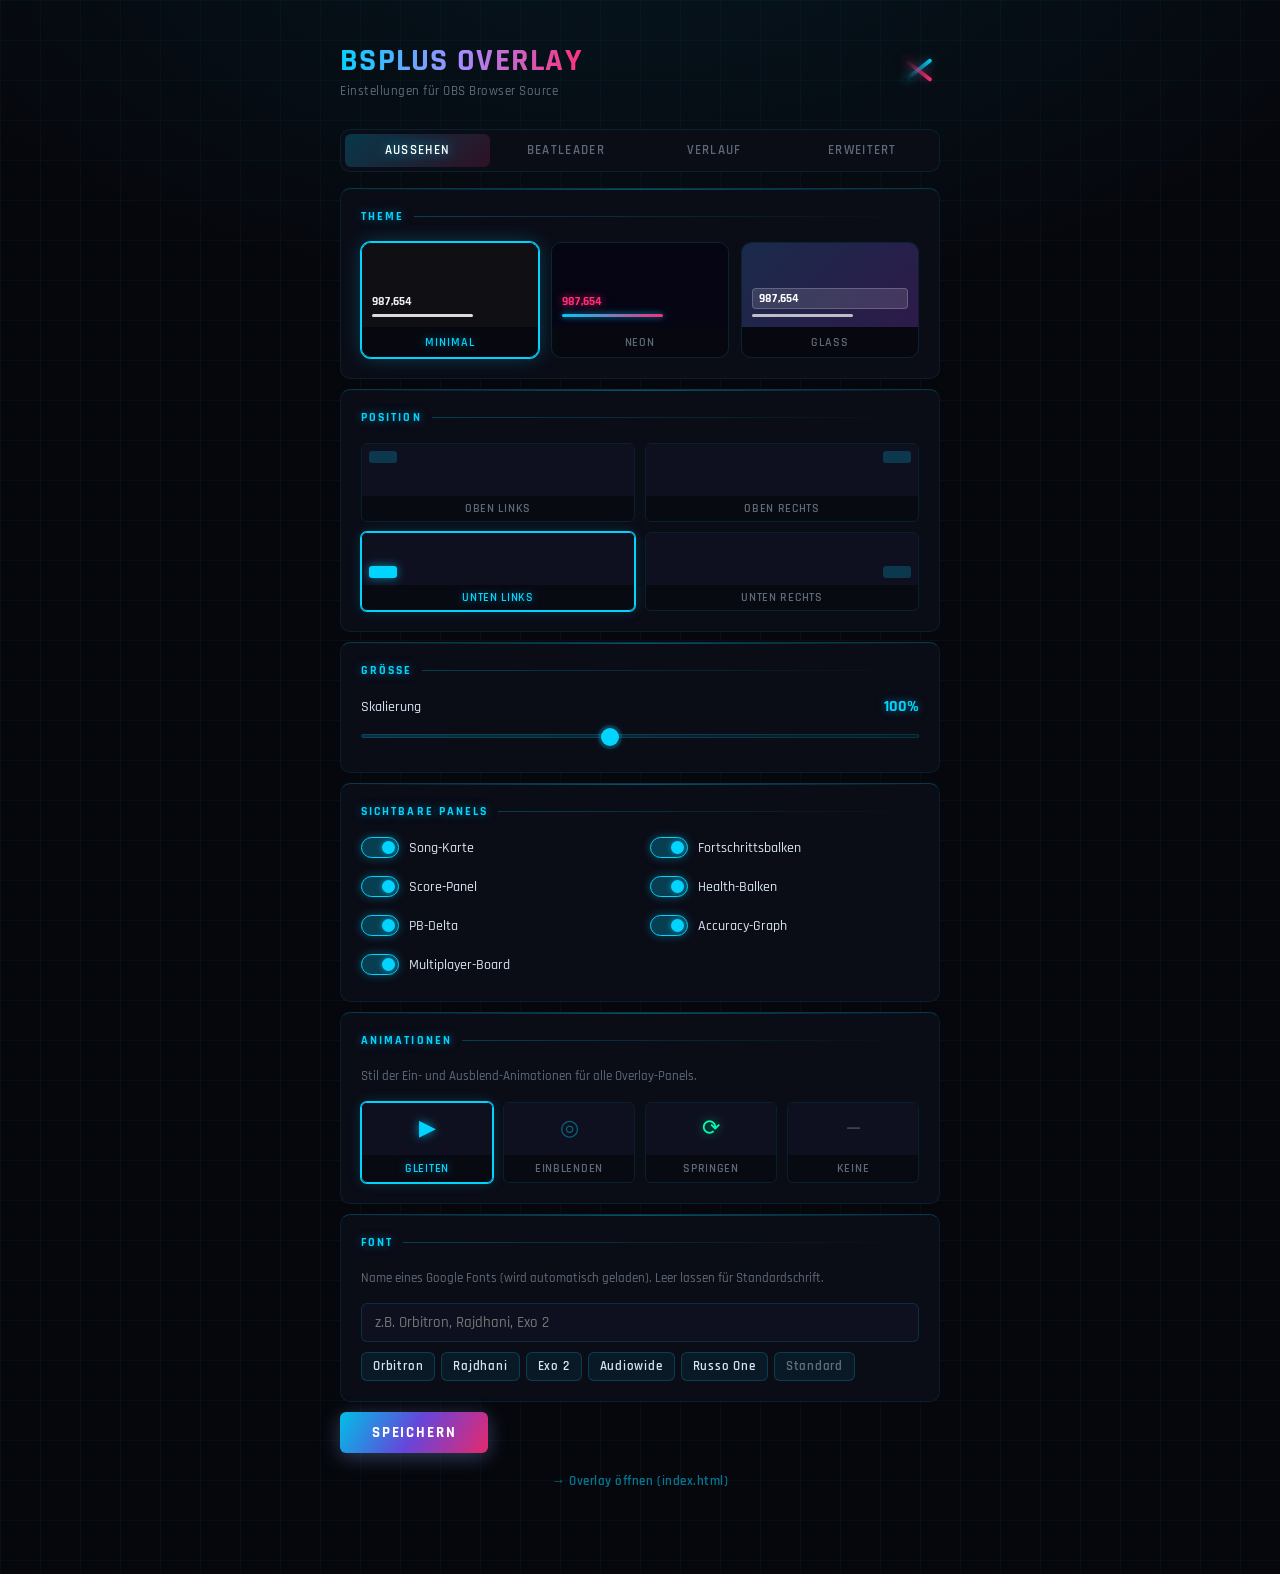
==== commit 3c6d584e: "feat: Beat Saber animations on settings page + neon overlay glow Settings page (settings.html): - am" ====
--- a/settings.html
+++ b/settings.html
@@ -652,9 +652,135 @@
       opacity: 1;
       text-shadow: 0 0 10px rgba(0,212,255,0.6);
     }
+
+    /* ════════════════════════════════════════════════════════════════
+       Beat-Saber-Animationen
+       ════════════════════════════════════════════════════════════════ */
+
+    /* ── Ambient background layer ── */
+    #bsbg {
+      position: fixed; inset: 0;
+      z-index: 0; pointer-events: none; overflow: hidden;
+    }
+    /* floating note cubes */
+    .bs-cubes { position: absolute; inset: 0; }
+    .bs-cube {
+      position: absolute; bottom: -44px;
+      width: 28px; height: 28px; border-radius: 7px;
+      display: flex; align-items: center; justify-content: center;
+      font-family: 'Rajdhani', sans-serif; font-size: 15px; font-weight: 700;
+      animation: bs-rise linear forwards;
+    }
+    .bs-cube.c {
+      background: linear-gradient(145deg, rgba(0,212,255,0.32), rgba(0,212,255,0.05));
+      border: 1px solid rgba(0,212,255,0.6);
+      box-shadow: 0 0 13px rgba(0,212,255,0.45);
+      color: #9fefff;
+    }
+    .bs-cube.p {
+      background: linear-gradient(145deg, rgba(255,45,120,0.32), rgba(255,45,120,0.05));
+      border: 1px solid rgba(255,45,120,0.6);
+      box-shadow: 0 0 13px rgba(255,45,120,0.45);
+      color: #ffb0cd;
+    }
+    @keyframes bs-rise {
+      0%   { transform: translateY(0)       rotate(0deg);  opacity: 0; }
+      10%  { opacity: 0.85; }
+      90%  { opacity: 0.85; }
+      100% { transform: translateY(-105vh)  rotate(40deg); opacity: 0; }
+    }
+
+    /* keep all page content above the ambient layer */
+    #cors-warning, .header, .tab-nav, .tab-pane, .save-row, #link-overlay {
+      position: relative; z-index: 1;
+    }
+
+    /* ── Saber-slash on tab switch ── */
+    .tab-nav { overflow: hidden; }
+    .tab-slash {
+      position: absolute; top: -30%; left: 0;
+      width: 46px; height: 160%;
+      background: linear-gradient(90deg, transparent, rgba(255,255,255,0.95), rgba(0,212,255,0.55), transparent);
+      filter: blur(1px);
+      transform: rotate(18deg) translateX(-140px);
+      opacity: 0; pointer-events: none; z-index: 2;
+    }
+    .tab-nav.slash .tab-slash { animation: tab-slash 0.5s ease-in-out; }
+    @keyframes tab-slash {
+      0%   { transform: rotate(18deg) translateX(-140px); opacity: 0; }
+      18%  { opacity: 1; }
+      100% { transform: rotate(18deg) translateX(660px);  opacity: 0; }
+    }
+
+    /* ── Card ignite on hover ── */
+    .card::after {
+      content: '';
+      position: absolute; top: 0; bottom: 0; left: -60%;
+      width: 45%;
+      background: linear-gradient(90deg, transparent, rgba(0,212,255,0.14), transparent);
+      transform: skewX(-18deg);
+      opacity: 0; pointer-events: none;
+    }
+    .card:hover::after { animation: card-sweep 0.8s ease-out; }
+    .card:hover::before { opacity: 0.8; box-shadow: 0 0 12px rgba(0,212,255,0.5); }
+    @keyframes card-sweep {
+      0%   { left: -60%; opacity: 0; }
+      30%  { opacity: 1; }
+      100% { left: 120%; opacity: 0; }
+    }
+
+    /* ── Energy pulse on save ── */
+    #btn-save { position: relative; }
+    #btn-save::after {
+      content: '';
+      position: absolute; inset: 0;
+      border-radius: var(--radius-sm);
+      border: 2px solid var(--cyan);
+      opacity: 0; pointer-events: none;
+    }
+    #btn-save.pulse::after { animation: save-pulse 0.6s ease-out; }
+    @keyframes save-pulse {
+      0%   { transform: scale(1);   opacity: 0.85; }
+      100% { transform: scale(1.6); opacity: 0; }
+    }
+
+    /* ── Logo saber: hum + swing-in ── */
+    .logo-mark { animation: logo-hum 2.8s ease-in-out infinite; }
+    @keyframes logo-hum {
+      0%, 100% { filter: brightness(1); }
+      50%      { filter: brightness(1.45); }
+    }
+    .logo-mark::before { animation: logo-swing-l 0.9s ease-out; }
+    .logo-mark::after  { animation: logo-swing-r 0.9s ease-out; }
+    @keyframes logo-swing-l {
+      0%   { transform: translate(-50%, -50%) rotate(-90deg); opacity: 0; }
+      60%  { transform: translate(-50%, -50%) rotate(-30deg); }
+      100% { transform: translate(-50%, -50%) rotate(-38deg); opacity: 1; }
+    }
+    @keyframes logo-swing-r {
+      0%   { transform: translate(-50%, -50%) rotate(90deg);  opacity: 0; }
+      60%  { transform: translate(-50%, -50%) rotate(30deg);  }
+      100% { transform: translate(-50%, -50%) rotate(38deg);  opacity: 1; }
+    }
+
+    /* ── Respect reduced-motion preference ── */
+    @media (prefers-reduced-motion: reduce) {
+      .bs-cube  { display: none; }
+      .tab-nav.slash .tab-slash { animation: none; }
+      .card:hover::after { animation: none; }
+      #btn-save.pulse::after { animation: none; }
+      .logo-mark,
+      .logo-mark::before,
+      .logo-mark::after { animation: none; }
+    }
   </style>
 </head>
 <body>
+
+  <!-- Beat-Saber ambient background -->
+  <div id="bsbg" aria-hidden="true">
+    <div class="bs-cubes" id="bs-cubes"></div>
+  </div>
 
   <div id="cors-warning">
     <strong>Seite läuft über file:// – BeatLeader-API nicht verfügbar</strong><br>
@@ -679,6 +805,7 @@
     <button class="tab-btn" data-tab="beatleader">BeatLeader</button>
     <button class="tab-btn" data-tab="verlauf">Verlauf</button>
     <button class="tab-btn" data-tab="erweitert">Erweitert</button>
+    <span class="tab-slash" aria-hidden="true"></span>
   </nav>
 
   <!-- ═══ Tab: Aussehen ═══ -->
@@ -804,6 +931,22 @@
         <label for="input-bl-player-id">Player-ID / URL</label>
         <input type="text" id="input-bl-player-id" placeholder="76561198… oder https://beatleader.com/u/…" style="flex:1;min-width:280px">
       </div>
+      <label class="toggle-label" style="margin-top:10px"><input type="checkbox" id="chk-steam-hours"><span class="toggle-switch"></span> Steam-Gesamtstunden im Banner</label>
+      <p class="section-desc" style="margin-top:6px">Zeigt die Beat-Saber-Spielzeit aus Steam neben Rank/PP. Voraussetzung: Steam-Profil „Spieldetails" öffentlich.</p>
+      <div class="inline-row" style="margin-top:10px">
+        <label for="input-steam-key">Steam API-Key</label>
+        <input type="text" id="input-steam-key" placeholder="" autocomplete="off" spellcheck="false" style="flex:1;min-width:280px">
+      </div>
+      <details class="section-desc" style="margin-top:6px">
+        <summary style="cursor:pointer">Anleitung: kostenlosen API-Key holen</summary>
+        <ol style="margin:8px 0 0 18px;padding:0;line-height:1.7">
+          <li>Öffne <a href="https://steamcommunity.com/dev/apikey" target="_blank" rel="noopener">steamcommunity.com/dev/apikey</a> (Steam-Login nötig).</li>
+          <li>Bei „Domain" etwas Beliebiges eintragen, z.&nbsp;B. <code>localhost</code>, und bestätigen.</li>
+          <li>Den angezeigten Schlüssel (32 Zeichen) kopieren und oben einfügen, dann „Speichern".</li>
+          <li>Dein Steam-Profil muss „Spieldetails: Öffentlich" haben (Profil → Privatsphäre).</li>
+        </ol>
+        <p style="margin:8px 0 0">Der Key wird nur lokal in <code>config.json</code> gespeichert (per <code>.gitignore</code> ausgeschlossen), nie an Dritte gesendet und nicht über <code>/config</code> ausgeliefert.</p>
+      </details>
     </div>
 
     <div class="card">
@@ -932,6 +1075,42 @@
       document.getElementById('cors-warning').style.display = 'block';
     }
 
+    // ── Beat-Saber animations ────────────────────────────────────────────────
+    const reduceMotion = window.matchMedia &&
+      window.matchMedia('(prefers-reduced-motion: reduce)').matches;
+
+    // Floating note cubes in the ambient background
+    (function spawnCubes() {
+      if (reduceMotion) return;
+      const wrap = document.getElementById('bs-cubes');
+      if (!wrap) return;
+      const arrows = ['↑', '↓', '←', '→', '↗', '↘'];
+      const MAX = 8;
+      function spawn() {
+        if (wrap.childElementCount >= MAX) return;
+        const cube = document.createElement('div');
+        cube.className = 'bs-cube ' + (Math.random() < 0.5 ? 'c' : 'p');
+        cube.textContent = arrows[Math.floor(Math.random() * arrows.length)];
+        cube.style.left = (4 + Math.random() * 90) + '%';
+        const dur = 7 + Math.random() * 4;
+        cube.style.animationDuration = dur + 's';
+        wrap.appendChild(cube);
+        setTimeout(() => cube.remove(), dur * 1000);
+      }
+      for (let i = 0; i < 5; i++) setTimeout(spawn, i * 900);
+      setInterval(spawn, 1100);
+    })();
+
+    // Saber-slash sweep over the tab bar (restart animation on each call)
+    function triggerTabSlash() {
+      if (reduceMotion) return;
+      const nav = document.querySelector('.tab-nav');
+      if (!nav) return;
+      nav.classList.remove('slash');
+      void nav.offsetWidth; // force reflow so the animation restarts
+      nav.classList.add('slash');
+    }
+
     // Tab switching
     const tabBtns  = document.querySelectorAll('.tab-btn');
     const tabPanes = document.querySelectorAll('.tab-pane');
@@ -942,7 +1121,22 @@
       try { sessionStorage.setItem('settingsTab', name); } catch(_) {}
     }
 
-    tabBtns.forEach(btn => btn.addEventListener('click', () => activateTab(btn.dataset.tab)));
+    tabBtns.forEach(btn => btn.addEventListener('click', () => {
+      activateTab(btn.dataset.tab);
+      triggerTabSlash();
+    }));
+
+    // Energy pulse on the save button (purely visual, additive to settings.js)
+    (function () {
+      const btnSave = document.getElementById('btn-save');
+      if (!btnSave) return;
+      btnSave.addEventListener('click', () => {
+        if (reduceMotion) return;
+        btnSave.classList.remove('pulse');
+        void btnSave.offsetWidth; // force reflow so the animation restarts
+        btnSave.classList.add('pulse');
+      });
+    })();
 
     try {
       const saved = sessionStorage.getItem('settingsTab');
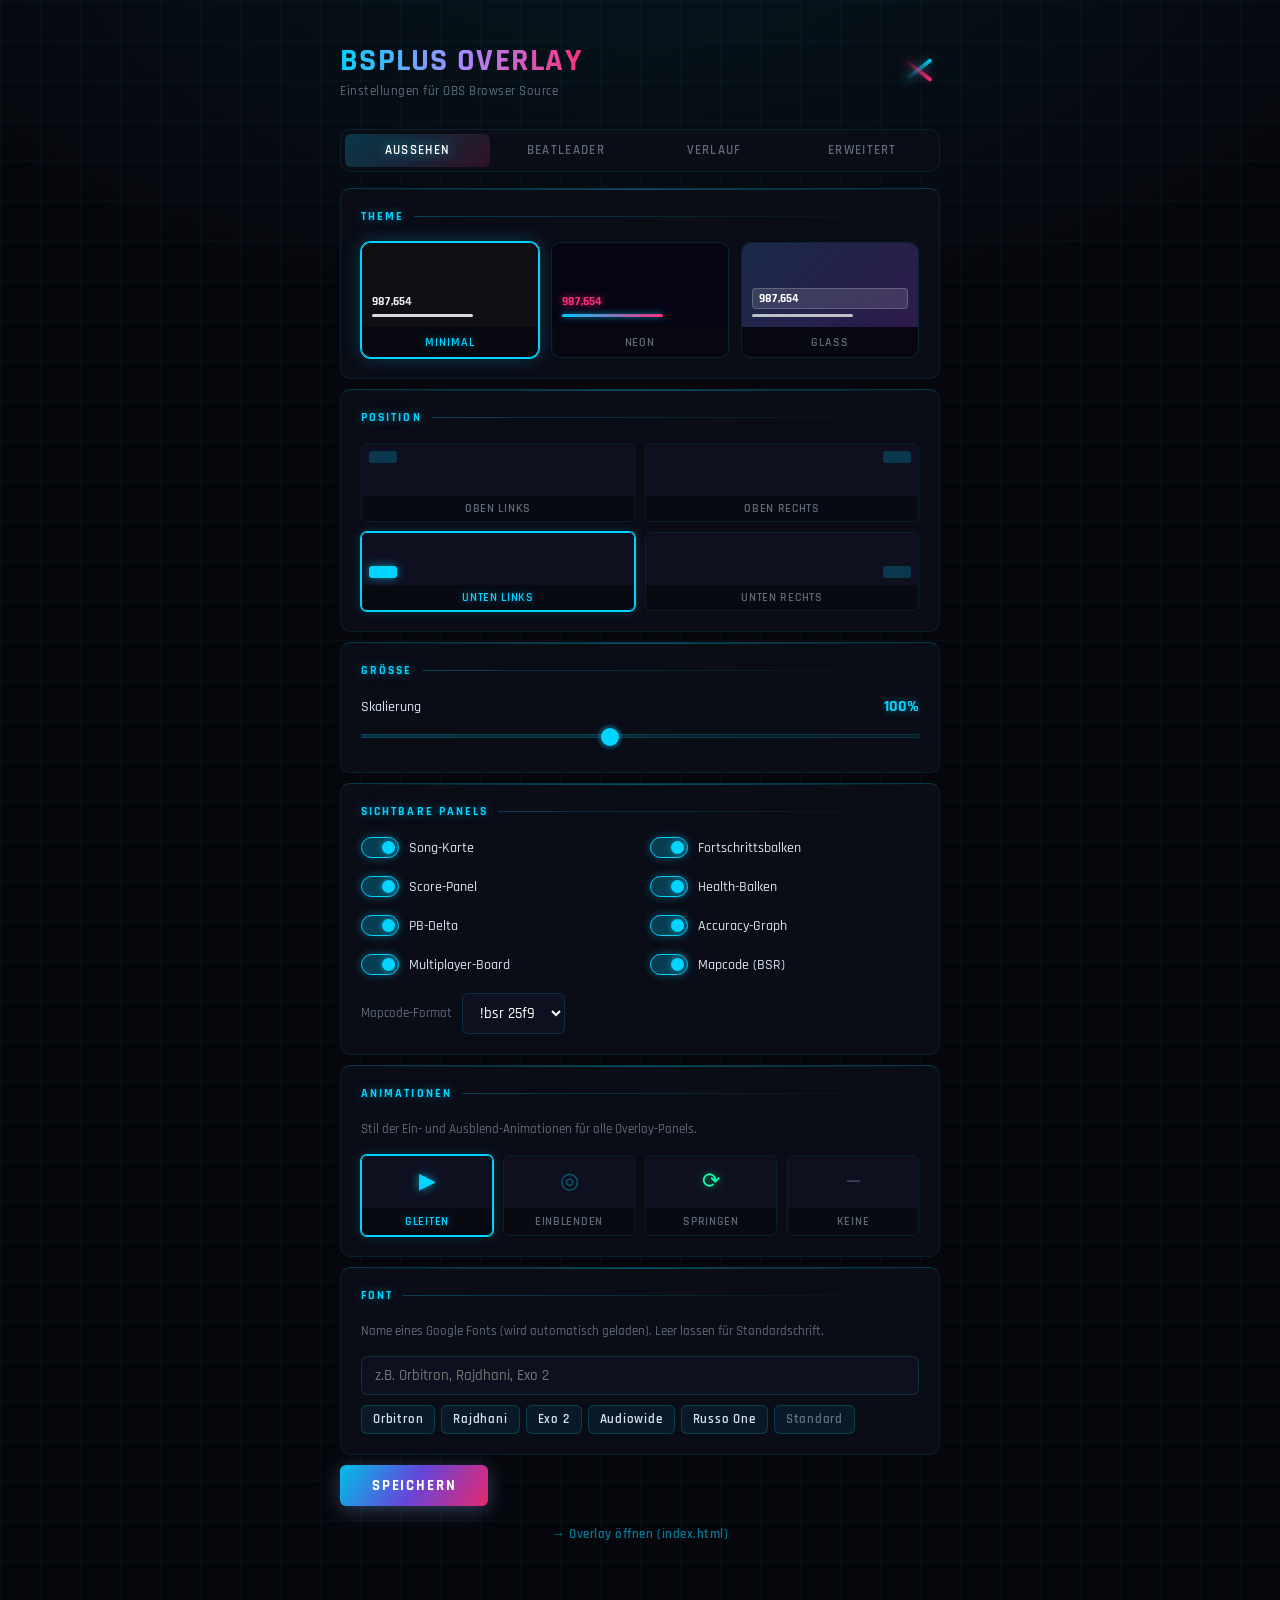
==== commit d2d58a9e: "feat: BSR map code badge in song card with settings Shows the BeatSaver map code next to difficulty/" ====
--- a/settings.html
+++ b/settings.html
@@ -222,7 +222,8 @@
 
     /* ── Inputs ── */
     input[type="text"],
-    input[type="number"] {
+    input[type="number"],
+    select {
       background: var(--surface2);
       border: 1px solid rgba(0,212,255,0.15);
       border-radius: var(--radius-sm);
@@ -236,7 +237,8 @@
       width: 100%;
     }
     input[type="text"]:focus,
-    input[type="number"]:focus {
+    input[type="number"]:focus,
+    select:focus {
       border-color: rgba(0,212,255,0.55);
       box-shadow: 0 0 0 3px rgba(0,212,255,0.1), 0 0 12px rgba(0,212,255,0.08);
     }
@@ -879,6 +881,14 @@
         <label class="toggle-label"><input type="checkbox" id="chk-show-pbdelta"><span class="toggle-switch"></span> PB-Delta</label>
         <label class="toggle-label"><input type="checkbox" id="chk-show-accgraph"><span class="toggle-switch"></span> Accuracy-Graph</label>
         <label class="toggle-label"><input type="checkbox" id="chk-show-multiplayer"><span class="toggle-switch"></span> Multiplayer-Board</label>
+        <label class="toggle-label"><input type="checkbox" id="chk-show-bsr"><span class="toggle-switch"></span> Mapcode (BSR)</label>
+      </div>
+      <div class="inline-row" style="margin-top:12px">
+        <label for="select-bsr-format">Mapcode-Format</label>
+        <select id="select-bsr-format" style="width:auto">
+          <option value="bsr">!bsr 25f9</option>
+          <option value="plain">25f9</option>
+        </select>
       </div>
     </div>
 
